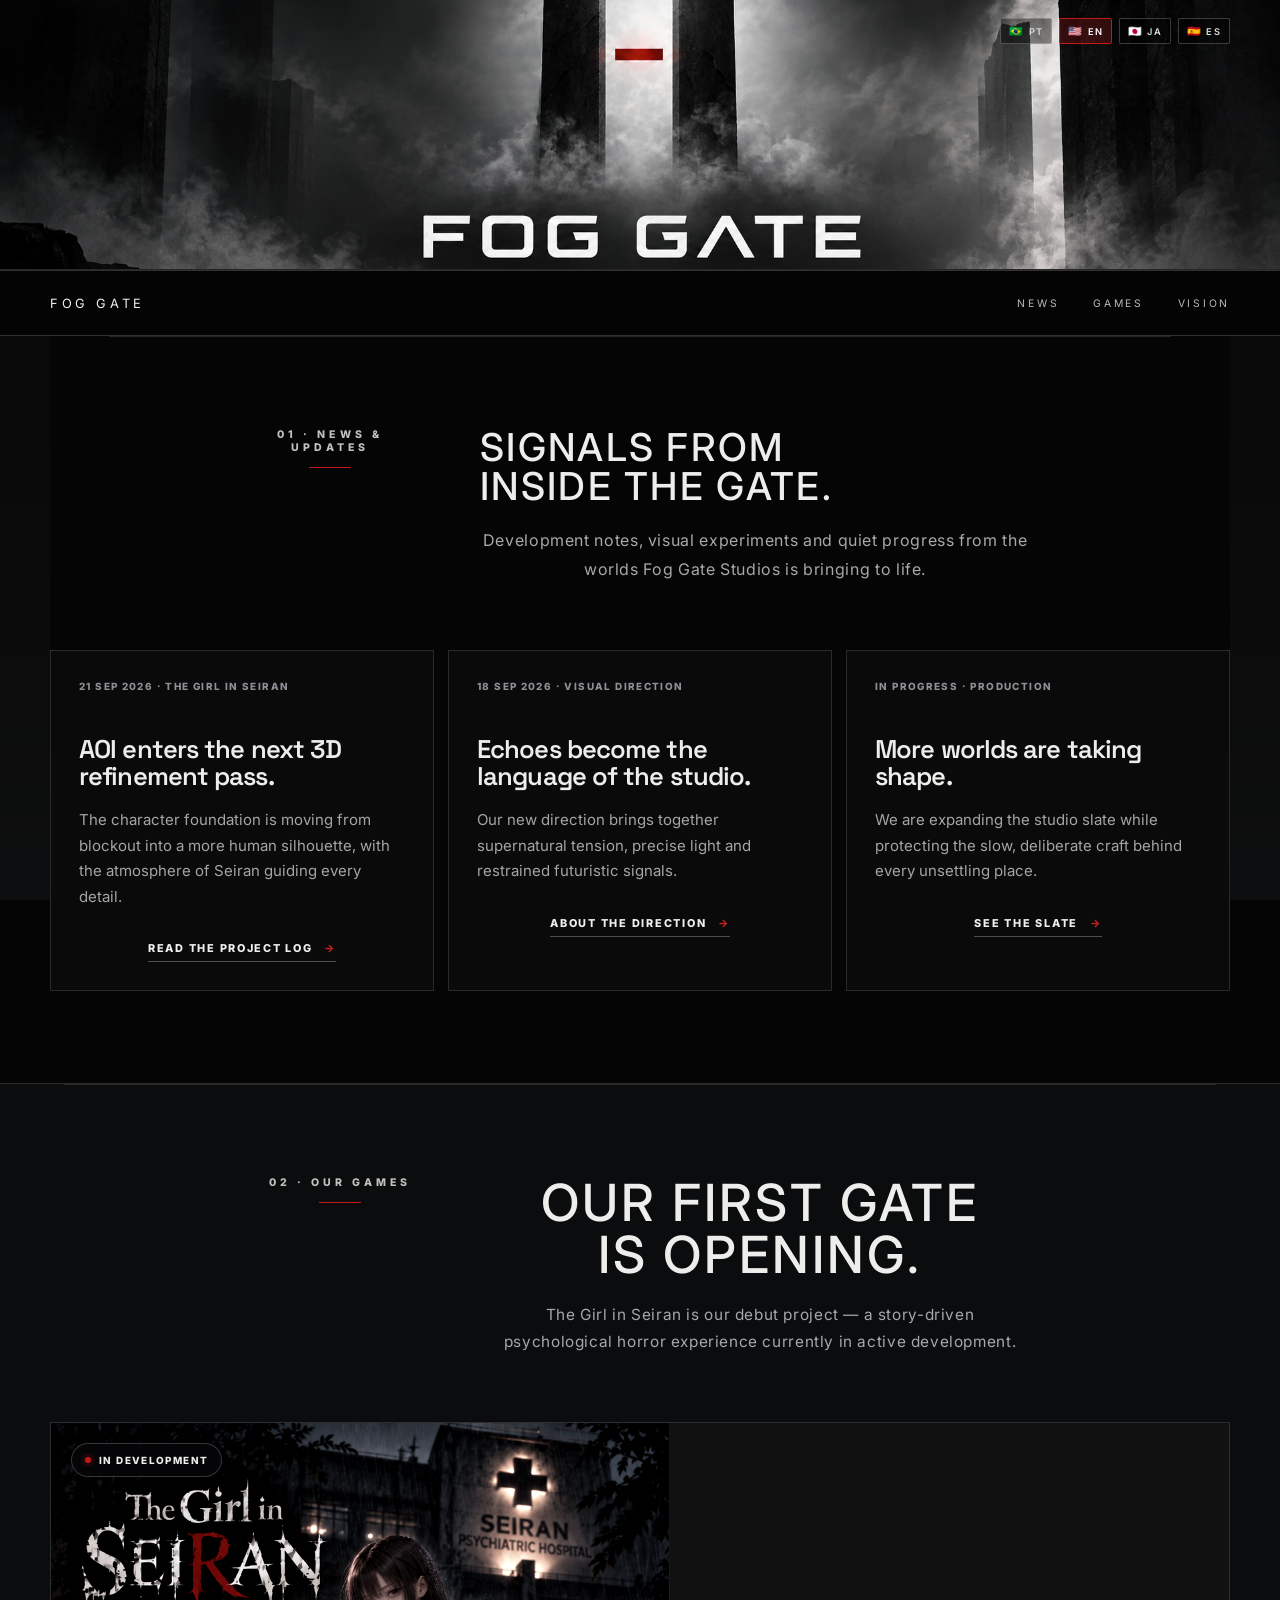
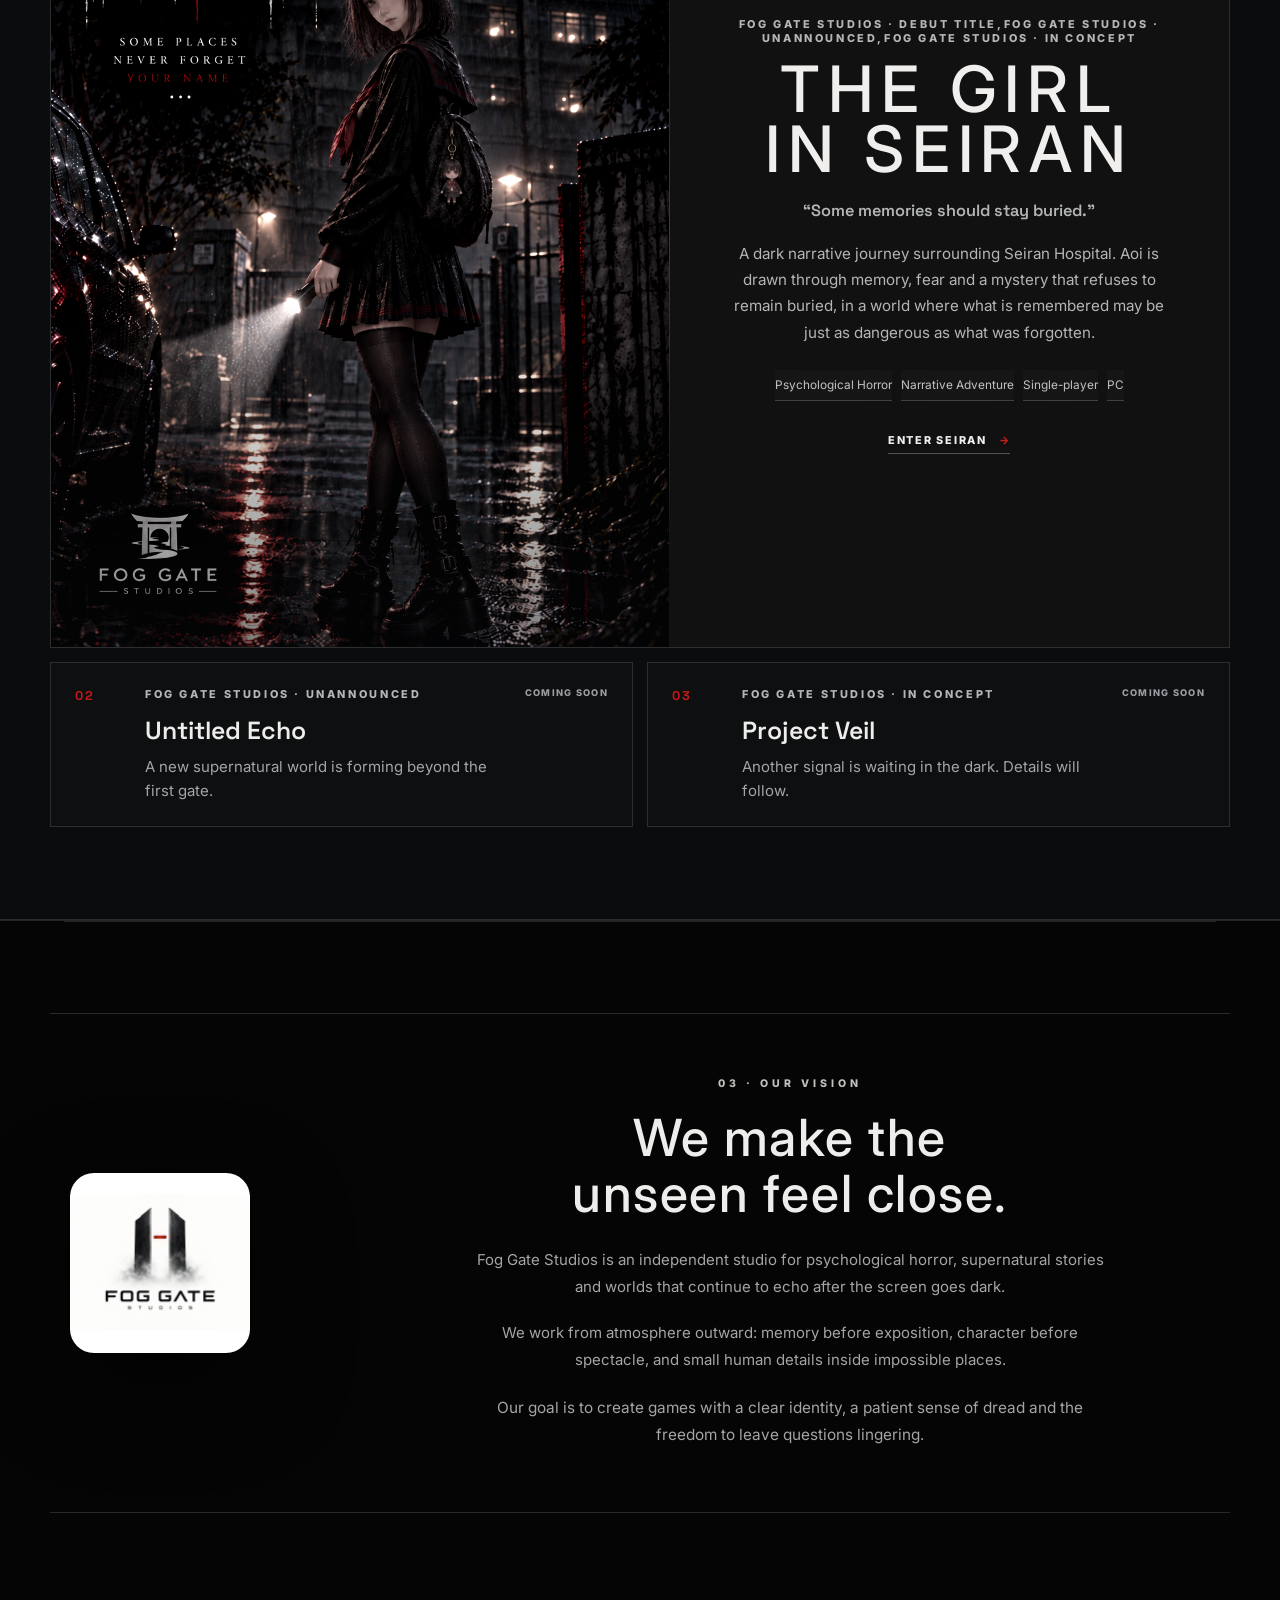
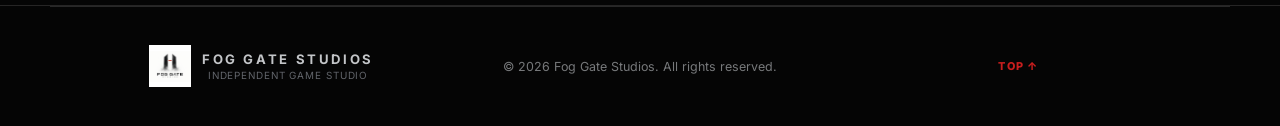
==== index.html @ 8e3574ac "feat: reshape homepage around updates and upcoming games" ====
<!doctype html>
<html lang="en">
<head>
  <meta charset="utf-8" />
  <meta name="viewport" content="width=device-width, initial-scale=1" />
  <meta name="theme-color" content="#08090c" />
  <meta name="description" content="Fog Gate Studios creates supernatural, atmospheric worlds shaped by memory, identity and unseen presences." />
  <title>Fog Gate Studios — Echoes in the Unseen</title>
  <link rel="icon" href="assets/fog-gate-modern-logo.png" />
  <link rel="preconnect" href="https://fonts.googleapis.com" />
  <link rel="preconnect" href="https://fonts.gstatic.com" crossorigin />
  <link href="https://fonts.googleapis.com/css2?family=Inter:wght@400;500;600;700&family=Noto+Sans+JP:wght@400;500;600;700&family=Space+Grotesk:wght@500;600;700&display=swap" rel="stylesheet" />
  <link rel="stylesheet" href="style.css" />
  <link rel="stylesheet" href="refinement.css" />
  <link rel="stylesheet" href="black-horror.css" />
  <link rel="stylesheet" href="FOG_GATE_DIRECTION_06.css" />
</head>
<body class="direction-home">
  <header class="site-header">
    <a class="brand" href="#home" aria-label="Fog Gate Studios home">
      <img src="assets/fog-gate-modern-logo.png" alt="Fog Gate Studios logo" />
      <span class="brand-copy"><strong>Fog Gate Studios</strong><small>Independent Game Studio</small></span>
    </a>
    <button class="menu-toggle" type="button" aria-expanded="false" aria-label="Open menu"><span></span><span></span></button>
    <nav class="nav" aria-label="Main navigation">
      <a href="#home">Home</a>
      <a href="#studio">Studio</a>
      <a href="#games">Games</a>
      <a href="#vision">Vision</a>
      <a href="#contact">Contact</a>
    </nav>
    <div class="header-tools">
      <a class="header-cta" href="#vision">Our approach <span>↗</span></a>
      <div class="language-switcher">
        <button class="language-current" type="button" aria-label="Change language"><span class="language-globe">◎</span><span class="language-current-label">English</span><span class="language-chevron">⌄</span></button>
        <div class="language-menu" role="menu">
          <button type="button" data-lang="en">English</button>
          <button type="button" data-lang="pt">Portuguese</button>
          <button type="button" data-lang="es">Spanish</button>
          <button type="button" data-lang="ja">Japanese</button>
        </div>
      </div>
    </div>
  </header>

  <main>
    <section id="home" class="hero-wrap">
      <div class="hero-atmosphere" aria-hidden="true"></div>
      <div class="language-mini" aria-label="Language selector">
        <button type="button" data-lang="pt" aria-label="Português do Brasil">🇧🇷 <span>PT</span></button>
        <button type="button" data-lang="en" aria-label="English">🇺🇸 <span>EN</span></button>
        <button type="button" data-lang="ja" aria-label="日本語">🇯🇵 <span>JA</span></button>
        <button type="button" data-lang="es" aria-label="Español">🇪🇸 <span>ES</span></button>
      </div>
      <div class="hero section-shell hero-clean">
        <div class="hero-copy reveal">
          <p class="hero-overline">FOG GATE STUDIOS</p>
          <h1>FOG GATE</h1>
          <p class="hero-text">Games · Worlds · Humanity at the edge.<br />Silence is a place too.</p>
          <div class="hero-actions">
            <a class="button primary" href="#studio">Enter the studio <span>→</span></a>
            <a class="button ghost" href="#vision">Our approach</a>
          </div>
          <div class="hero-signature"><span>STORY · ATMOSPHERE · CHARACTER</span><span>FOG GATE STUDIOS</span></div>
        </div>
        <div class="hero-studio-mark reveal" aria-hidden="true">
          <div class="studio-orbit orbit-a"></div>
          <div class="studio-orbit orbit-b"></div>
          <div class="studio-mark-card">
            <span class="studio-mark-code">FGG · STUDIO</span>
            <img src="assets/fog-gate-modern-logo.png" alt="" />
            <div class="studio-mark-caption"><strong>FOG GATE STUDIOS</strong><span>Independent Game Studio</span></div>
          </div>
          <p class="studio-mark-note">BEYOND THE FAMILIAR</p>
        </div>
      </div>
      <div class="signal-strip" aria-label="Studio focus">
        <div class="signal-track"><span>ATMOSPHERE</span><b>✦</b><span>STORY</span><b>✦</b><span>CHARACTERS</span><b>✦</b><span>MYSTERY</span><b>✦</b><span>IMMERSION</span><b>✦</b><span>ATMOSPHERE</span><b>✦</b><span>STORY</span></div>
      </div>
    </section>
    <nav class="direction-nav" aria-label="Main navigation">
      <a class="direction-nav-brand" href="#home">FOG GATE <span>STUDIOS</span></a>
      <div class="direction-nav-links"><a href="#studio">News</a><a href="#games">Games</a><a href="#vision">Vision</a></div>
    </nav>
    <section id="studio" class="studio section-shell section-pad">
      <div class="section-heading reveal">
        <div><p class="eyebrow">01 · News &amp; updates</p><span class="section-line"></span></div>
        <div><h2>Signals from inside the gate.</h2><p class="section-intro">Development notes, visual experiments and quiet progress from the worlds Fog Gate Studios is bringing to life.</p></div>
      </div>
      <div class="news-grid reveal">
        <article class="news-card"><p class="news-date">21 SEP 2026 · THE GIRL IN SEIRAN</p><h3>AOI enters the next 3D refinement pass.</h3><p>The character foundation is moving from blockout into a more human silhouette, with the atmosphere of Seiran guiding every detail.</p><a href="#games" class="text-link">Read the project log <span>→</span></a></article>
        <article class="news-card"><p class="news-date">18 SEP 2026 · VISUAL DIRECTION</p><h3>Echoes become the language of the studio.</h3><p>Our new direction brings together supernatural tension, precise light and restrained futuristic signals.</p><a href="#vision" class="text-link">About the direction <span>→</span></a></article>
        <article class="news-card"><p class="news-date">IN PROGRESS · PRODUCTION</p><h3>More worlds are taking shape.</h3><p>We are expanding the studio slate while protecting the slow, deliberate craft behind every unsettling place.</p><a href="#games" class="text-link">See the slate <span>→</span></a></article>
      </div>
    </section>
    <section id="games" class="games section-pad">
      <div class="section-shell">
        <div class="section-heading reveal">
          <div><p class="eyebrow">02 · Our games</p><span class="section-line"></span></div>
          <div><h2>Our first gate<br />is opening.</h2><p class="section-intro">The Girl in Seiran is our debut project — a story-driven psychological horror experience currently in active development.</p></div>
        </div>
        <article class="game-showcase reveal">
          <div class="game-art"><img src="assets/the-girl-in-seiran-cover.png" alt="The Girl in Seiran official cover" /><span class="status"><i></i> In development</span></div>
          <div class="game-content">
            <p class="game-kicker">FOG GATE STUDIOS · DEBUT TITLE</p>
            <h3>The Girl<br />in Seiran</h3>
            <p class="game-tagline">“Some memories should stay buried.”</p>
            <p class="game-description">A dark narrative journey surrounding Seiran Hospital. Aoi is drawn through memory, fear and a mystery that refuses to remain buried, in a world where what is remembered may be just as dangerous as what was forgotten.</p>
            <div class="game-meta"><span>Psychological Horror</span><span>Narrative Adventure</span><span>Single-player</span><span>PC</span></div>
            <a class="text-link enter-seiran-link" href="seiran.html">Enter Seiran <span>→</span></a>
          </div>
        </article>
        <div class="upcoming-games reveal">
          <article class="upcoming-card"><span class="upcoming-index">02</span><div><p class="game-kicker">FOG GATE STUDIOS · UNANNOUNCED</p><h3>Untitled Echo</h3><p>A new supernatural world is forming beyond the first gate.</p></div><span class="upcoming-status">COMING SOON</span></article>
          <article class="upcoming-card"><span class="upcoming-index">03</span><div><p class="game-kicker">FOG GATE STUDIOS · IN CONCEPT</p><h3>Project Veil</h3><p>Another signal is waiting in the dark. Details will follow.</p></div><span class="upcoming-status">COMING SOON</span></article>
        </div>
      </div>
    </section>
    <section id="vision" class="vision section-pad">
      <div class="section-shell">
        <div class="vision-panel reveal">
          <div class="vision-mark"><img src="assets/fog-gate-modern-logo.png" alt="" /></div>
          <div class="vision-copy"><p class="eyebrow">03 · Our vision</p><blockquote>We make the unseen feel close.</blockquote><p>Fog Gate Studios is an independent studio for psychological horror, supernatural stories and worlds that continue to echo after the screen goes dark.</p><p>We work from atmosphere outward: memory before exposition, character before spectacle, and small human details inside impossible places.</p><p>Our goal is to create games with a clear identity, a patient sense of dread and the freedom to leave questions lingering.</p></div>
        </div>
      </div>
    </section>

  </main>

  <footer class="footer section-shell">
    <div class="footer-brand"><img src="assets/fog-gate-modern-logo.png" alt="" /><div><strong>Fog Gate Studios</strong><span>Independent Game Studio</span></div></div>
    <p>© <span id="year"></span> Fog Gate Studios. All rights reserved.</p>
    <a href="#home" class="footer-top">TOP ↑</a>
  </footer>

  <script src="i18n-ja.js"></script>
  <script src="i18n.js"></script>
  <script src="site-language.js"></script>
  <script src="script.js"></script>
</body>
</html>
---- style.css ----
:root {
  --bg:#08090c; --bg-2:#0c0e12; --panel:#11141a; --panel-2:#151820;
  --text:#f4f2ec; --muted:#a6a8ad; --muted-2:#6f7279;
  --line:rgba(255,255,255,.10); --line-strong:rgba(255,255,255,.18);
  --accent:#d51f37; --accent-soft:rgba(213,31,55,.16);
  --max:1200px; --radius:28px; --radius-sm:16px;
  --shadow:0 32px 100px rgba(0,0,0,.42);
}
*{box-sizing:border-box}
html{scroll-behavior:smooth}
body{margin:0;min-height:100vh;overflow-x:hidden;color:var(--text);font-family:Inter,system-ui,sans-serif;background:var(--bg);-webkit-font-smoothing:antialiased}
body::before{content:"";position:fixed;inset:0;z-index:-3;pointer-events:none;background:radial-gradient(circle at 78% 6%,rgba(213,31,55,.11),transparent 28%),radial-gradient(circle at 10% 38%,rgba(255,255,255,.035),transparent 24%),linear-gradient(180deg,#090a0e 0%,#08090c 52%,#0a0b0f 100%)}
body::after{content:"";position:fixed;inset:0;z-index:-2;pointer-events:none;opacity:.17;background-image:linear-gradient(rgba(255,255,255,.018) 1px,transparent 1px),linear-gradient(90deg,rgba(255,255,255,.014) 1px,transparent 1px);background-size:58px 58px;mask-image:linear-gradient(to bottom,#000,transparent 78%)}
img{display:block;max-width:100%}a{color:inherit;text-decoration:none}button,a{-webkit-tap-highlight-color:transparent}section{scroll-margin-top:112px}
.section-shell{width:min(calc(100% - 48px),var(--max));margin:0 auto}.section-pad{padding:132px 0}
.eyebrow{margin:0 0 16px;color:#c5c6c8;font-size:.7rem;font-weight:800;letter-spacing:.22em;text-transform:uppercase}
.section-line{display:block;width:52px;height:1px;background:linear-gradient(90deg,var(--accent),transparent)}
.site-header{position:fixed;top:16px;left:50%;transform:translateX(-50%);z-index:50;width:min(calc(100% - 32px),1260px);min-height:76px;padding:10px 12px;display:grid;grid-template-columns:auto 1fr auto;align-items:center;gap:16px;background:rgba(10,11,15,.74);border:1px solid rgba(255,255,255,.11);border-radius:24px;backdrop-filter:blur(24px) saturate(135%);box-shadow:0 16px 54px rgba(0,0,0,.28);transition:.25s ease}
.site-header.scrolled{top:10px;background:rgba(9,10,13,.92);border-color:rgba(255,255,255,.15);box-shadow:0 18px 64px rgba(0,0,0,.4)}
.brand{display:flex;align-items:center;gap:12px;min-width:220px}.brand img{width:50px;height:50px;object-fit:cover;border-radius:15px;filter:grayscale(1) contrast(1.08)}
.brand-copy{display:grid;gap:2px}.brand-copy strong{font:700 .98rem "Space Grotesk",sans-serif;letter-spacing:-.025em}.brand-copy small{color:var(--muted-2);font-size:.65rem;letter-spacing:.09em;text-transform:uppercase}
.nav{justify-self:center;display:flex;align-items:center;gap:2px;padding:5px;background:rgba(255,255,255,.025);border:1px solid rgba(255,255,255,.055);border-radius:14px}
.nav a{position:relative;padding:9px 13px;border-radius:10px;color:#aeb0b5;font-size:.84rem;font-weight:600;transition:.2s ease}.nav a:hover,.nav a.active{color:#fff;background:rgba(255,255,255,.055)}
.nav a.active::after{content:"";position:absolute;left:13px;right:13px;bottom:4px;height:2px;border-radius:99px;background:var(--accent)}
.header-cta{justify-self:end;display:inline-flex;align-items:center;gap:8px;padding:12px 14px;border:1px solid var(--line);border-radius:13px;background:#f1efe9;color:#0b0c0e;font-size:.8rem;font-weight:800;transition:.2s ease}.header-cta:hover{transform:translateY(-1px);background:#fff}.header-cta span{color:var(--accent)}
.menu-toggle{display:none;width:42px;height:42px;border:1px solid var(--line);border-radius:12px;background:rgba(255,255,255,.04)}.menu-toggle span{display:block;width:17px;height:1px;margin:5px auto;background:#fff}
.hero-wrap{position:relative;overflow:hidden;border-bottom:1px solid var(--line)}
.hero-atmosphere{position:absolute;inset:0;pointer-events:none;opacity:.19;background:linear-gradient(90deg,rgba(8,9,12,.96) 0%,rgba(8,9,12,.82) 42%,rgba(8,9,12,.46) 70%,rgba(8,9,12,.84) 100%),url('assets/the-girl-in-seiran-cover.png') center right/cover no-repeat;filter:saturate(.65) contrast(1.08)}
.hero-atmosphere::after{content:"";position:absolute;inset:0;background:linear-gradient(180deg,rgba(8,9,12,.08),rgba(8,9,12,.92) 92%)}
.hero{position:relative;z-index:2;min-height:calc(100vh - 1px);padding:160px 0 92px;display:grid;grid-template-columns:1.08fr .72fr;align-items:center;gap:clamp(42px,6vw,82px)}
.hero-copy{position:relative}.hero-badge{display:inline-flex;align-items:center;gap:9px;margin-bottom:26px;padding:9px 12px;border:1px solid var(--line);border-radius:999px;background:rgba(255,255,255,.025);color:#b8bac0;font-size:.72rem;font-weight:700;letter-spacing:.08em;text-transform:uppercase}.hero-badge i{width:7px;height:7px;border-radius:50%;background:var(--accent);box-shadow:0 0 0 5px rgba(213,31,55,.11)}
.hero h1{margin:0;max-width:850px;font:700 clamp(4.6rem,8vw,8.2rem)/.88 "Space Grotesk",sans-serif;letter-spacing:-.07em;text-wrap:balance}.hero h1 span{color:#777a81}
.hero-text{max-width:650px;margin:30px 0 0;color:#afb1b6;font-size:clamp(1rem,1.35vw,1.18rem);line-height:1.8;text-wrap:pretty}.hero-actions{display:flex;flex-wrap:wrap;gap:11px;margin-top:36px}
.button{display:inline-flex;align-items:center;justify-content:center;gap:10px;min-height:52px;padding:0 20px;border:1px solid var(--line);border-radius:14px;font-size:.88rem;font-weight:800;transition:.22s ease}.button:hover{transform:translateY(-2px)}.button.primary{background:#f1efe9;color:#0b0c0e;border-color:#f1efe9;box-shadow:0 12px 30px rgba(255,255,255,.08)}.button.primary:hover{background:#fff}.button.primary span{color:var(--accent)}.button.ghost{background:rgba(255,255,255,.025)}.button.ghost:hover{background:rgba(255,255,255,.06);border-color:var(--line-strong)}
.hero-signature{display:flex;gap:18px;margin-top:46px;color:#5f6268;font:700 .62rem "Space Grotesk",sans-serif;letter-spacing:.15em}.hero-signature span+span{padding-left:18px;border-left:1px solid var(--line)}
.hero-feature{position:relative;justify-self:end;width:min(100%,430px);aspect-ratio:4/5.25;overflow:hidden;border:1px solid rgba(255,255,255,.13);border-radius:30px;background:#0d0f13;box-shadow:var(--shadow);isolation:isolate;transition:transform .35s cubic-bezier(.2,.7,.2,1),border-color .3s ease}.hero-feature:hover{transform:translateY(-6px) rotate(.4deg);border-color:rgba(255,255,255,.24)}
.hero-feature-image{position:absolute;inset:0}.hero-feature-image::after{content:"";position:absolute;inset:0;background:linear-gradient(180deg,rgba(5,6,8,.3) 0%,rgba(5,6,8,.02) 38%,rgba(5,6,8,.92) 88%,#08090c 100%)}.hero-feature-image img{width:100%;height:100%;object-fit:cover;transition:transform .7s ease}.hero-feature:hover img{transform:scale(1.035)}
.hero-feature-top{position:absolute;z-index:2;top:18px;left:18px;right:18px;display:flex;justify-content:space-between;gap:10px}.hero-feature-top span{padding:8px 10px;border:1px solid rgba(255,255,255,.18);border-radius:999px;background:rgba(7,8,10,.66);backdrop-filter:blur(12px);font-size:.61rem;font-weight:800;letter-spacing:.11em;text-transform:uppercase}
.hero-feature-bottom{position:absolute;z-index:2;left:24px;right:24px;bottom:24px}.hero-feature-bottom p{margin:0 0 7px;color:#c4c5c8;font-size:.67rem;font-weight:700;letter-spacing:.14em;text-transform:uppercase}.hero-feature-bottom h2{margin:0;max-width:330px;font:700 clamp(2.2rem,4vw,3.6rem)/.92 "Space Grotesk",sans-serif;letter-spacing:-.05em}.feature-arrow{position:absolute;right:0;bottom:2px;display:grid;place-items:center;width:44px;height:44px;border:1px solid rgba(255,255,255,.2);border-radius:50%;background:rgba(255,255,255,.08);font-size:1.15rem}
.signal-strip{position:relative;z-index:3;overflow:hidden;border-top:1px solid var(--line);background:rgba(255,255,255,.018)}.signal-track{width:max-content;padding:18px 0;display:flex;align-items:center;gap:26px;color:#72757b;font:700 .66rem "Space Grotesk",sans-serif;letter-spacing:.22em}.signal-track b{color:var(--accent);font-size:.55rem}.signal-track{animation:drift 28s linear infinite}@keyframes drift{to{transform:translateX(-22%)}}
.section-heading{display:grid;grid-template-columns:.32fr 1fr;gap:48px;align-items:start;margin-bottom:72px}.section-heading h2,.seiran-head h2{margin:0;max-width:850px;font:700 clamp(3rem,5.3vw,5.5rem)/.96 "Space Grotesk",sans-serif;letter-spacing:-.055em;text-wrap:balance}.section-intro{max-width:680px;margin:24px 0 0;color:var(--muted);font-size:1rem;line-height:1.75}
.studio{position:relative}.studio-layout{display:grid;grid-template-columns:.9fr 1.1fr;gap:clamp(54px,8vw,110px);align-items:start}.studio-statement{position:sticky;top:130px}.studio-statement p{margin:0;max-width:500px;font:600 clamp(1.8rem,3vw,3rem)/1.22 "Space Grotesk",sans-serif;letter-spacing:-.04em;color:#e5e4df}.studio-statement em{font-style:normal;color:var(--accent)}.studio-statement span{display:block;max-width:420px;margin-top:24px;color:var(--muted);line-height:1.7}.principles{display:grid;gap:14px}.principles article{display:grid;grid-template-columns:64px 1fr;gap:18px;padding:28px;border:1px solid var(--line);border-radius:20px;background:linear-gradient(145deg,rgba(255,255,255,.026),rgba(255,255,255,.012));transition:.22s ease}.principles article:hover{transform:translateX(5px);border-color:var(--line-strong);background:rgba(255,255,255,.035)}.principle-icon{display:grid;place-items:center;width:46px;height:46px;border:1px solid rgba(213,31,55,.34);border-radius:14px;background:rgba(213,31,55,.07);color:#d95a6c;font:700 .72rem "Space Grotesk",sans-serif}.principles h3{margin:0 0 8px;font:600 1.16rem "Space Grotesk",sans-serif;letter-spacing:-.025em}.principles p{margin:0;color:var(--muted);line-height:1.7}.studio-facts{display:grid;grid-template-columns:repeat(4,1fr);margin-top:82px;border-top:1px solid var(--line);border-bottom:1px solid var(--line)}.studio-facts div{padding:26px 24px;border-right:1px solid var(--line)}.studio-facts div:last-child{border-right:0}.studio-facts strong{display:block;font:700 clamp(1.6rem,2.5vw,2.5rem) "Space Grotesk",sans-serif;letter-spacing:-.04em}.studio-facts span{display:block;margin-top:6px;color:var(--muted-2);font-size:.74rem;text-transform:uppercase;letter-spacing:.1em}
.games{position:relative;border-top:1px solid var(--line);border-bottom:1px solid var(--line);background:linear-gradient(180deg,rgba(255,255,255,.015),rgba(255,255,255,.004))}.games::before{content:"";position:absolute;inset:0;pointer-events:none;background:radial-gradient(circle at 84% 30%,rgba(213,31,55,.08),transparent 26%)}
.game-showcase{position:relative;z-index:1;display:grid;grid-template-columns:minmax(300px,.78fr) 1.22fr;overflow:hidden;border:1px solid rgba(255,255,255,.12);border-radius:32px;background:linear-gradient(135deg,#12151b,#0c0e12);box-shadow:var(--shadow)}.game-art{position:relative;min-height:650px;overflow:hidden;background:#0a0b0e}.game-art::after{content:"";position:absolute;inset:0;background:linear-gradient(180deg,transparent 58%,rgba(6,7,9,.52))}.game-art img{width:100%;height:100%;object-fit:cover;transition:transform .7s ease}.game-showcase:hover .game-art img{transform:scale(1.03)}.status{position:absolute;z-index:2;top:20px;left:20px;display:inline-flex;align-items:center;gap:8px;padding:10px 13px;border:1px solid rgba(255,255,255,.2);border-radius:999px;background:rgba(7,8,10,.72);backdrop-filter:blur(12px);font-size:.62rem;font-weight:800;letter-spacing:.14em;text-transform:uppercase}.status i{width:6px;height:6px;border-radius:50%;background:var(--accent);box-shadow:0 0 0 4px rgba(213,31,55,.11)}
.game-content{position:relative;padding:clamp(42px,6vw,86px);display:flex;flex-direction:column;justify-content:center}.game-content::before{content:"";position:absolute;left:0;top:12%;bottom:12%;width:1px;background:linear-gradient(transparent,rgba(213,31,55,.6),transparent)}.game-kicker{margin:0 0 18px;color:#8c8f96;font-size:.68rem;font-weight:800;letter-spacing:.14em;text-transform:uppercase}.game-content h3{margin:0;font:700 clamp(3.4rem,6vw,6.3rem)/.88 "Space Grotesk",sans-serif;letter-spacing:-.06em}.game-tagline{margin:24px 0 0!important;color:#d6d5d1!important;font:600 1.12rem "Space Grotesk",sans-serif!important}.game-description{max-width:650px;margin:24px 0 0;color:var(--muted);line-height:1.8}.game-meta{display:flex;flex-wrap:wrap;gap:9px;margin-top:28px}.game-meta span{padding:8px 11px;border:1px solid var(--line);border-radius:999px;background:rgba(255,255,255,.022);color:#b9bbc0;font-size:.74rem}.text-link{width:fit-content;margin-top:38px;padding-bottom:6px;border-bottom:1px solid rgba(255,255,255,.28);font-weight:800}.text-link span{margin-left:8px;color:var(--accent)}.text-link:hover{border-color:var(--accent)}
.seiran{position:relative}.seiran-head{display:grid;grid-template-columns:.32fr 1fr;gap:48px;align-items:start;margin-bottom:66px}.experience-grid{display:grid;grid-template-columns:repeat(2,1fr);gap:14px}.experience-card{position:relative;min-height:260px;padding:30px;border:1px solid var(--line);border-radius:22px;background:linear-gradient(145deg,rgba(255,255,255,.026),rgba(255,255,255,.01));overflow:hidden;transition:.22s ease}.experience-card::after{content:"";position:absolute;width:140px;height:140px;right:-40px;bottom:-60px;border-radius:50%;background:radial-gradient(circle,rgba(213,31,55,.12),transparent 68%)}.experience-card:hover{transform:translateY(-4px);border-color:var(--line-strong);background:rgba(255,255,255,.032)}.experience-card>span{display:inline-flex;margin-bottom:52px;color:#70737a;font:700 .7rem "Space Grotesk",sans-serif;letter-spacing:.1em}.experience-card h3{margin:0;font:600 clamp(1.4rem,2.2vw,2rem) "Space Grotesk",sans-serif;letter-spacing:-.035em}.experience-card p{max-width:520px;margin:14px 0 0;color:var(--muted);line-height:1.72}
.vision{position:relative;border-top:1px solid var(--line);border-bottom:1px solid var(--line);background:linear-gradient(180deg,rgba(255,255,255,.012),transparent)}.vision-panel{display:grid;grid-template-columns:.72fr 1.28fr;align-items:center;gap:clamp(50px,8vw,110px);min-height:540px}.vision-mark{position:relative;display:grid;place-items:center}.vision-mark::before{content:"";position:absolute;width:78%;aspect-ratio:1;border-radius:50%;background:radial-gradient(circle,rgba(213,31,55,.18),transparent 70%);filter:blur(12px)}.vision-mark img{position:relative;width:min(100%,360px);border-radius:28px;filter:grayscale(1) contrast(1.08);box-shadow:var(--shadow)}.vision-copy blockquote{margin:0;max-width:760px;font:600 clamp(2.3rem,4.5vw,4.8rem)/1.02 "Space Grotesk",sans-serif;letter-spacing:-.05em;text-wrap:balance}.vision-copy>p:last-child{max-width:620px;margin:28px 0 0;color:var(--muted);line-height:1.78}
.contact-panel{position:relative;min-height:430px;padding:clamp(38px,6vw,76px);display:flex;align-items:flex-end;justify-content:space-between;gap:54px;overflow:hidden;border:1px solid var(--line);border-radius:32px;background:radial-gradient(circle at 84% 18%,rgba(213,31,55,.16),transparent 30%),linear-gradient(145deg,#13161c,#0d0f13);box-shadow:0 24px 80px rgba(0,0,0,.24)}.contact-panel::after{content:"FG";position:absolute;right:-20px;top:-75px;color:rgba(255,255,255,.018);font:700 18rem "Space Grotesk",sans-serif;letter-spacing:-.12em;pointer-events:none}.contact-copy{position:relative;z-index:1}.contact-copy h2{margin:0;max-width:720px;font:700 clamp(3rem,5.2vw,5.5rem)/.94 "Space Grotesk",sans-serif;letter-spacing:-.055em}.contact-copy p:last-child{max-width:680px;color:var(--muted);line-height:1.75}.contact-actions{position:relative;z-index:1;display:grid;gap:10px;min-width:250px}
.footer{min-height:130px;display:grid;grid-template-columns:1fr auto auto;align-items:center;gap:30px;border-top:1px solid var(--line);color:#73767c;font-size:.78rem}.footer-brand{display:flex;align-items:center;gap:11px}.footer-brand img{width:38px;height:38px;object-fit:cover;border-radius:10px;filter:grayscale(1)}.footer-brand div{display:grid;gap:2px}.footer-brand strong{color:#c3c5c8;font-size:.82rem}.footer-brand span{color:#62656b;font-size:.62rem;text-transform:uppercase;letter-spacing:.09em}.footer-top{color:#9a9ca1;font-size:.68rem;font-weight:800;letter-spacing:.12em}
.reveal{opacity:0;transform:translateY(24px);transition:opacity .8s ease,transform .8s cubic-bezier(.2,.7,.2,1)}.reveal.visible{opacity:1;transform:none}
@media(max-width:1080px){.site-header{grid-template-columns:auto 1fr}.header-cta{display:none}.nav{justify-self:end}.hero{grid-template-columns:1fr .62fr}.hero h1{font-size:clamp(4.2rem,8vw,7rem)}.studio-layout{grid-template-columns:1fr}.studio-statement{position:static;max-width:760px}.studio-facts{grid-template-columns:repeat(2,1fr)}.studio-facts div:nth-child(2){border-right:0}.studio-facts div:nth-child(-n+2){border-bottom:1px solid var(--line)}.vision-panel{grid-template-columns:.8fr 1.2fr}}
@media(max-width:820px){.section-pad{padding:100px 0}.site-header{grid-template-columns:auto auto}.brand{min-width:0}.brand-copy small{display:none}.menu-toggle{display:block;justify-self:end}.nav{display:none;position:absolute;top:calc(100% + 8px);left:0;right:0;padding:10px;flex-direction:column;align-items:stretch;background:rgba(9,10,13,.98);border:1px solid var(--line);border-radius:18px;box-shadow:0 22px 60px rgba(0,0,0,.45)}.nav.open{display:flex}.nav a{padding:13px}.nav a.active::after{display:none}.hero{grid-template-columns:1fr;gap:46px;padding-top:150px}.hero-copy{max-width:780px}.hero-feature{justify-self:start;width:min(100%,520px);aspect-ratio:16/11}.hero-feature-image img{object-position:center 25%}.hero-feature-bottom h2{font-size:clamp(2rem,8vw,3.4rem)}.section-heading,.seiran-head{grid-template-columns:1fr;gap:14px}.game-showcase{grid-template-columns:1fr}.game-art{min-height:auto;aspect-ratio:16/10}.game-content::before{top:0;bottom:auto;left:12%;right:12%;width:auto;height:1px;background:linear-gradient(90deg,transparent,rgba(213,31,55,.6),transparent)}.experience-grid{grid-template-columns:1fr}.vision-panel{grid-template-columns:1fr;gap:52px;padding:20px 0}.vision-mark{justify-content:start}.vision-mark img{width:min(70vw,340px)}.contact-panel{align-items:flex-start;flex-direction:column}.contact-actions{width:100%;min-width:0}.footer{grid-template-columns:1fr auto}.footer p{grid-column:1/-1;grid-row:2}.footer-top{grid-column:2;grid-row:1}}
@media(max-width:580px){.section-shell{width:min(calc(100% - 24px),var(--max))}.section-pad{padding:82px 0}.site-header{top:9px;width:calc(100% - 18px);min-height:62px;padding:7px 9px;border-radius:17px}.brand img{width:44px;height:44px;border-radius:12px}.brand-copy strong{font-size:.88rem}.hero{min-height:auto;padding-top:122px;padding-bottom:66px}.hero-atmosphere{opacity:.12}.hero-badge{font-size:.6rem}.hero h1{font-size:clamp(3.5rem,18vw,5.8rem);line-height:.91}.hero-text{line-height:1.68}.hero-actions{display:grid}.button{width:100%}.hero-signature{display:none}.hero-feature{aspect-ratio:4/4.7;border-radius:24px}.hero-feature-bottom{left:20px;right:20px;bottom:20px}.signal-track{padding:15px 0}.studio-facts{grid-template-columns:1fr}.studio-facts div{border-right:0!important;border-bottom:1px solid var(--line)}.studio-facts div:last-child{border-bottom:0}.principles article{grid-template-columns:52px 1fr;padding:22px 20px}.game-art{aspect-ratio:4/3}.game-content{padding:34px 24px 40px}.game-content h3{font-size:clamp(3rem,15vw,4.8rem)}.experience-card{min-height:230px;padding:24px}.experience-card>span{margin-bottom:36px}.vision-panel{min-height:auto}.vision-copy blockquote{font-size:clamp(2.25rem,11vw,3.8rem)}.contact-panel{min-height:500px;padding:30px 24px}.contact-panel::after{font-size:11rem}.footer{min-height:170px;padding:28px 0}.footer p{margin:0}.footer-top{align-self:start}}
@media(prefers-reduced-motion:reduce){html{scroll-behavior:auto}*,*::before,*::after{animation:none!important;transition:none!important}.reveal{opacity:1;transform:none}}

.portal-transition{position:fixed;inset:0;z-index:9999;display:grid;place-items:center;background:radial-gradient(circle at 50% 58%,rgba(213,31,55,.12),transparent 32%),#050608;opacity:0;pointer-events:none;transition:opacity .45s ease}.portal-transition.active{opacity:1}.portal-transition-inner{display:grid;gap:9px;text-align:center;transform:translateY(12px);transition:transform .55s ease}.portal-transition.active .portal-transition-inner{transform:none}.portal-transition span{color:#72757b;font-size:.58rem;font-weight:800;letter-spacing:.22em}.portal-transition strong{font:700 clamp(2.1rem,6vw,4.8rem) "Space Grotesk",sans-serif;letter-spacing:-.055em}.portal-transition strong::after{content:"";display:block;width:0;height:1px;margin:17px auto 0;background:var(--accent);transition:width .55s ease .12s}.portal-transition.active strong::after{width:120px}

/* Studio-first home refinement */
.hero-atmosphere{opacity:1;background:radial-gradient(circle at 76% 25%,rgba(213,31,55,.12),transparent 26%),radial-gradient(circle at 82% 64%,rgba(255,255,255,.035),transparent 22%),linear-gradient(115deg,#090a0e 0%,#0a0c10 44%,#08090c 100%);filter:none}
.hero-atmosphere::after{background:linear-gradient(180deg,rgba(8,9,12,.02),rgba(8,9,12,.42) 72%,rgba(8,9,12,.9) 100%)}
.hero-clean{grid-template-columns:1.06fr .74fr}.hero-overline{margin:0 0 26px;color:#92959b;font-size:.66rem;font-weight:800;letter-spacing:.22em;text-transform:uppercase}
.hero-studio-mark{position:relative;justify-self:end;width:min(100%,430px);min-height:520px;display:grid;place-items:center;isolation:isolate}
.hero-studio-mark::before{content:"";position:absolute;width:82%;aspect-ratio:1;border-radius:50%;background:radial-gradient(circle,rgba(213,31,55,.17),rgba(213,31,55,.05) 42%,transparent 70%);filter:blur(20px);z-index:-2}
.studio-orbit{position:absolute;border:1px solid rgba(255,255,255,.08);border-radius:50%;z-index:-1}.orbit-a{width:94%;aspect-ratio:1;transform:rotate(18deg)}.orbit-b{width:72%;aspect-ratio:1;border-color:rgba(213,31,55,.12);transform:rotate(-12deg)}
.studio-mark-card{position:relative;width:min(82%,350px);padding:18px 18px 20px;border:1px solid rgba(255,255,255,.12);border-radius:30px;background:linear-gradient(160deg,rgba(20,22,28,.94),rgba(11,13,17,.96));box-shadow:0 34px 100px rgba(0,0,0,.42);transform:rotate(-1deg)}
.studio-mark-card img{width:100%;aspect-ratio:1;object-fit:cover;border-radius:22px;filter:grayscale(1) contrast(1.08)}
.studio-mark-code{display:block;margin:0 0 12px;color:#676a70;font-size:.58rem;font-weight:800;letter-spacing:.16em}.studio-mark-caption{display:flex;align-items:end;justify-content:space-between;gap:18px;margin-top:16px}.studio-mark-caption strong{font:700 .88rem "Space Grotesk",sans-serif;letter-spacing:-.02em}.studio-mark-caption span{color:#676a70;font-size:.58rem;text-transform:uppercase;letter-spacing:.09em;text-align:right}.studio-mark-note{position:absolute;right:-4px;bottom:26px;margin:0;color:#52555b;font-size:.56rem;font-weight:800;letter-spacing:.2em;writing-mode:vertical-rl}
@media(max-width:820px){.hero-clean{grid-template-columns:1fr}.hero-studio-mark{justify-self:start;width:min(100%,500px);min-height:390px}.studio-mark-card{width:min(72vw,340px)}.studio-mark-note{right:8%}}
@media(max-width:580px){.hero-studio-mark{min-height:320px}.studio-mark-card{width:min(78vw,300px);border-radius:24px}.studio-mark-card img{border-radius:18px}.studio-mark-caption{align-items:start;flex-direction:column;gap:5px}.studio-mark-caption span{text-align:left}.studio-mark-note{display:none}}

/* Language switcher */
.header-tools{justify-self:end;display:flex;align-items:center;gap:9px}
.language-switcher{position:relative;z-index:80}
.language-current{min-height:43px;padding:0 12px;display:inline-flex;align-items:center;gap:8px;border:1px solid var(--line);border-radius:13px;background:rgba(255,255,255,.035);color:#d5d6d8;font:700 .74rem Inter,sans-serif;cursor:pointer;transition:.2s ease}
.language-current:hover,.language-switcher.open .language-current{background:rgba(255,255,255,.075);border-color:var(--line-strong)}
.language-globe{color:var(--accent);font-size:1rem}.language-chevron{color:#777a80;font-size:.72rem;transition:transform .2s ease}.language-switcher.open .language-chevron{transform:rotate(180deg)}
.language-menu{position:absolute;top:calc(100% + 8px);right:0;min-width:168px;padding:6px;display:grid;gap:2px;opacity:0;visibility:hidden;transform:translateY(-6px);border:1px solid var(--line);border-radius:14px;background:rgba(10,11,15,.98);box-shadow:0 20px 60px rgba(0,0,0,.45);backdrop-filter:blur(18px);transition:.18s ease}
.language-switcher.open .language-menu{opacity:1;visibility:visible;transform:none}
.language-menu button{padding:10px 11px;border:0;border-radius:9px;background:transparent;color:#aeb0b5;text-align:left;font:650 .74rem Inter,sans-serif;cursor:pointer}.language-menu button:hover,.language-menu button.active{color:#fff;background:rgba(255,255,255,.065)}
@media(max-width:1080px){.header-tools .header-cta{display:none}}
@media(max-width:820px){.site-header{grid-template-columns:1fr auto auto}.header-tools{grid-column:2;grid-row:1}.menu-toggle{grid-column:3;grid-row:1}.nav{grid-column:1/-1}.language-current{min-height:42px}.language-current-label{display:none}}
@media(max-width:580px){.language-current{width:42px;padding:0;justify-content:center}.language-chevron{display:none}.language-menu{right:-4px;min-width:154px}}
---- refinement.css ----
/* 2026-09-16 symmetry pass: calmer hierarchy, cleaner alignment */
.hero-wrap .hero-clean{grid-template-columns:minmax(0,1fr) minmax(0,1fr)!important;gap:clamp(56px,7vw,96px)!important;align-items:center!important}
.hero-wrap .hero-copy{max-width:640px!important;padding:0!important}
.hero-overline{display:flex!important;align-items:center;gap:12px;width:fit-content;margin:0 0 28px!important;color:#a9abb0!important;font-size:.61rem!important;letter-spacing:.17em!important;white-space:nowrap}
.hero-overline::before{content:"";width:30px;height:1px;background:var(--accent)}
.hero-overline::after{content:"";width:30px;height:1px;background:rgba(255,255,255,.13)}
.hero-wrap .hero h1{max-width:650px!important;font-size:clamp(3.9rem,6.2vw,6.3rem)!important;line-height:.93!important;letter-spacing:-.058em!important}
.hero-wrap .hero-text{max-width:585px!important;margin-top:24px!important;line-height:1.72!important}
.hero-wrap .hero-actions{margin-top:30px!important}.hero-wrap .hero-signature{display:none!important}
.hero-studio-mark{justify-self:center!important;width:min(100%,390px)!important;min-height:460px!important}
.studio-mark-card{width:min(88%,340px)!important;padding:18px!important;transform:none!important;border-radius:26px!important}
.studio-mark-card img{border-radius:19px!important}.studio-mark-code{margin-bottom:10px!important}.studio-mark-caption{align-items:center!important;gap:12px!important}
.studio-mark-note{display:none!important}.orbit-b{display:none!important}.orbit-a{width:88%!important;opacity:.7}
.signal-strip{display:none!important}
.section-pad{padding:118px 0!important}
.section-heading{display:block!important;max-width:850px;margin:0 auto 66px!important;padding:0!important;border:0!important;text-align:center}
.section-heading>div:first-child{padding:0!important;display:flex;flex-direction:column;align-items:center}
.section-heading .eyebrow{margin-bottom:13px!important}.section-heading .section-line{width:42px!important;margin:0 auto 22px!important}
.section-heading h2{max-width:790px!important;margin:0 auto!important;font-size:clamp(2.9rem,4.8vw,5rem)!important;line-height:.98!important}
.section-intro{max-width:650px!important;margin:20px auto 0!important;line-height:1.72!important}
/* Studio */
.studio-layout{grid-template-columns:minmax(0,1fr) minmax(0,1fr)!important;gap:28px!important;align-items:stretch!important}
.studio-statement{position:static!important;min-height:100%;padding:38px!important;border:1px solid var(--line);border-radius:22px;background:linear-gradient(145deg,rgba(255,255,255,.027),rgba(255,255,255,.011));display:flex;flex-direction:column;justify-content:center}
.studio-statement p{max-width:520px!important;font-size:clamp(1.65rem,2.6vw,2.65rem)!important}.studio-statement span{max-width:470px!important}
.principles{height:100%;grid-template-rows:repeat(3,1fr);gap:12px!important}.principles article{min-height:0!important;align-items:center!important;padding:24px 26px!important}
.studio-facts{margin-top:34px!important;border:1px solid var(--line)!important;border-radius:18px;overflow:hidden}
.studio-facts div{padding:24px 20px!important;text-align:center}.studio-facts strong{font-size:clamp(1.45rem,2.1vw,2rem)!important}
/* Games */
.games .section-shell{width:min(calc(100% - 48px),var(--max))}
.game-showcase{grid-template-columns:minmax(0,1fr) minmax(0,1fr)!important;align-items:stretch!important;border-radius:26px!important}
.game-art{min-height:600px!important}.game-content{padding:clamp(44px,5vw,68px)!important}
.game-content::before{top:10%!important;bottom:10%!important}.game-kicker{margin-bottom:14px!important}
.game-content h3{font-size:clamp(3.2rem,5vw,5rem)!important;line-height:.94!important}.game-tagline{margin-top:20px!important}.game-description{max-width:590px!important;margin-top:20px!important}
.game-meta{margin-top:24px!important}.text-link{margin-top:32px!important}
/* Vision */
.vision-panel{grid-template-columns:minmax(0,1fr) minmax(0,1fr)!important;gap:clamp(46px,6vw,76px)!important;min-height:500px!important}
.vision-mark{justify-content:center!important}.vision-mark img{width:min(100%,310px)!important;border-radius:24px!important}
.vision-copy{max-width:650px}.vision-copy .eyebrow{margin-bottom:20px!important}.vision-copy blockquote{max-width:650px!important;font-size:clamp(2.45rem,4vw,4rem)!important;line-height:1.04!important}.vision-copy>p:last-child{max-width:590px!important;margin-top:24px!important}
/* Contact + footer */
.contact-panel{min-height:380px!important;padding:clamp(42px,6vw,70px)!important;display:flex!important;flex-direction:column;align-items:center!important;justify-content:center!important;text-align:center!important;gap:26px!important}
.contact-copy{max-width:780px!important}.contact-copy .eyebrow{margin-bottom:16px!important}.contact-copy h2{max-width:720px!important;margin:0 auto!important;font-size:clamp(2.9rem,4.7vw,4.8rem)!important}.contact-copy p:last-child{max-width:650px!important;margin:22px auto 0!important}
.contact-actions{min-width:0!important;width:auto!important}.contact-actions .button{min-width:190px}
.footer{grid-template-columns:1fr auto 1fr!important;min-height:120px!important}.footer>p{text-align:center}.footer-top{justify-self:end}
/* Shared micro hierarchy */
.eyebrow{font-size:.66rem!important;letter-spacing:.17em!important}.section-line{background:linear-gradient(90deg,transparent,var(--accent),transparent)!important}
.status,.game-meta span,.language-current{backdrop-filter:blur(12px)}
/* Seiran portal: same rhythm and symmetry */
.seiran-landing .archive-header{grid-template-columns:minmax(220px,1fr) auto minmax(280px,1fr)!important;gap:22px!important}
.seiran-landing .archive-actions{display:flex;align-items:center;justify-content:flex-end;gap:12px}
.seiran-landing .hero-content{width:min(calc(100% - 48px),1080px)!important;margin:0 auto!important;padding-left:0!important;padding-right:0!important}
.seiran-landing .system-line{display:flex!important;align-items:center;gap:11px;width:fit-content;letter-spacing:.16em!important}
.seiran-landing .system-line::before{content:"";width:28px;height:1px;background:var(--red)}
.seiran-landing .system-line::after{content:"";width:28px;height:1px;background:rgba(255,255,255,.14)}
.seiran-landing .hero-content h1{max-width:760px!important;font-size:clamp(4.4rem,8vw,7.7rem)!important;line-height:.88!important}
.seiran-landing .hero-lead{max-width:650px!important}.seiran-landing .hero-copy{max-width:600px!important;line-height:1.72!important}
.seiran-landing .case-pages{width:min(calc(100% - 48px),880px)!important}.seiran-landing .case-page{padding-left:clamp(34px,5vw,58px)!important;padding-right:clamp(34px,5vw,58px)!important}
.seiran-landing .case-page h2{max-width:650px!important}.seiran-landing .paper-lead,.seiran-landing .case-page>p:not(.paper-kicker):not(.paper-lead){max-width:680px!important}
.language-menu{min-width:190px!important}.language-menu button{display:flex;align-items:center;min-height:38px}
html[lang="ja"] body{font-family:"Noto Sans JP",Inter,system-ui,sans-serif}
html[lang="ja"] .hero-wrap .hero h1,html[lang="ja"] .section-heading h2,html[lang="ja"] .studio-statement p,html[lang="ja"] .game-content h3,html[lang="ja"] .vision-copy blockquote,html[lang="ja"] .contact-copy h2,html[lang="ja"] .seiran-landing .hero-content h1,html[lang="ja"] .case-page h2{font-family:"Noto Sans JP","Space Grotesk",sans-serif;letter-spacing:-.035em!important}
html[lang="ja"] .hero-overline,html[lang="ja"] .eyebrow,html[lang="ja"] .system-line{letter-spacing:.08em!important}
@media(max-width:1080px){
  .hero-wrap .hero-clean{grid-template-columns:minmax(0,1fr) minmax(300px,.8fr)!important;gap:44px!important}
  .studio-layout{grid-template-columns:1fr!important}.studio-statement{min-height:auto!important}
  .seiran-landing .archive-header{grid-template-columns:1fr auto!important}.seiran-landing .archive-status{display:none!important}
}
@media(max-width:820px){
  .section-pad{padding:92px 0!important}.hero-wrap .hero-clean{grid-template-columns:1fr!important}.hero-wrap .hero-copy{max-width:720px!important}.hero-studio-mark{justify-self:center!important;min-height:360px!important}
  .section-heading{margin-bottom:48px!important}.game-showcase{grid-template-columns:1fr!important}.game-art{min-height:auto!important;aspect-ratio:16/10!important}.game-content::before{top:0!important;bottom:auto!important}
  .vision-panel{grid-template-columns:1fr!important;text-align:center}.vision-copy{margin:0 auto!important}.vision-copy .eyebrow{text-align:center}.vision-copy>p:last-child{margin-left:auto!important;margin-right:auto!important}
  .footer{grid-template-columns:1fr auto!important}.footer>p{text-align:left;grid-column:1/-1!important}
  .seiran-landing .archive-actions{gap:8px}.seiran-landing .hero-content h1{font-size:clamp(4rem,13vw,6.6rem)!important}
}
@media(max-width:580px){
  .section-shell{width:min(calc(100% - 28px),var(--max))!important}.section-pad{padding:78px 0!important}
  .hero-overline{white-space:normal!important;line-height:1.45}.hero-overline::before,.hero-overline::after{width:20px;flex:0 0 auto}
  .hero-wrap .hero h1{font-size:clamp(3.25rem,15.5vw,5rem)!important}.hero-studio-mark{min-height:295px!important}.studio-mark-card{width:min(78vw,285px)!important}
  .studio-statement{padding:26px!important}.studio-facts{grid-template-columns:1fr!important;margin-top:26px!important}.studio-facts div{text-align:left!important}
  .game-content{padding:32px 24px 38px!important}.contact-panel{min-height:440px!important;padding:32px 24px!important}
  .seiran-landing .system-line{font-size:.55rem!important;white-space:normal}.seiran-landing .system-line::before,.seiran-landing .system-line::after{width:18px}.seiran-landing .hero-content h1{font-size:clamp(3.3rem,15vw,5rem)!important}
}

/* 2026-09-16 centered typography pass: smaller, calmer, more symmetrical */
body{font-size:15px}
.hero-wrap .hero-copy{text-align:center!important;justify-self:center!important;max-width:700px!important}
.hero-overline{margin-left:auto!important;margin-right:auto!important;justify-content:center!important}
.hero-wrap .hero h1{margin-left:auto!important;margin-right:auto!important;max-width:720px!important;font-size:clamp(3.35rem,5vw,5.35rem)!important;line-height:.98!important;letter-spacing:-.05em!important}
.hero-wrap .hero-text{max-width:610px!important;margin-left:auto!important;margin-right:auto!important;font-size:clamp(.94rem,1.05vw,1.04rem)!important;line-height:1.7!important}
.hero-wrap .hero-actions{justify-content:center!important}
.section-heading{max-width:780px!important;margin-left:auto!important;margin-right:auto!important}
.section-heading h2{max-width:700px!important;font-size:clamp(2.35rem,3.65vw,3.8rem)!important;line-height:1.04!important;letter-spacing:-.045em!important}
.section-intro{max-width:610px!important;font-size:.96rem!important;line-height:1.7!important;text-align:center!important}
.studio-layout{text-align:center!important}
.studio-statement{align-items:center!important;padding:34px!important}
.studio-statement p{max-width:500px!important;font-size:clamp(1.35rem,1.95vw,1.85rem)!important;line-height:1.28!important}
.studio-statement span{max-width:470px!important;margin-left:auto!important;margin-right:auto!important}
.principles article{grid-template-columns:1fr!important;justify-items:center!important;text-align:center!important;gap:12px!important;padding:24px!important}
.principles h3{font-size:1.08rem!important}.principles p{max-width:470px!important;font-size:.94rem!important}

.game-content{text-align:center!important;align-items:center!important;padding:clamp(38px,4.6vw,58px)!important}
.game-content h3{font-size:clamp(2.8rem,4vw,4.15rem)!important;line-height:.98!important;letter-spacing:-.05em!important}
.game-tagline{font-size:1.02rem!important}.game-description{max-width:560px!important;font-size:.95rem!important;line-height:1.72!important}
.game-meta{justify-content:center!important}.text-link{margin-left:auto!important;margin-right:auto!important}
.vision-panel{text-align:center!important}.vision-copy{margin:0 auto!important;text-align:center!important}
.vision-copy .eyebrow{text-align:center!important}.vision-copy blockquote{max-width:680px!important;margin:0 auto!important;font-size:clamp(2rem,3.1vw,3.15rem)!important;line-height:1.08!important;letter-spacing:-.045em!important}
.vision-copy>p:last-child{max-width:590px!important;margin-left:auto!important;margin-right:auto!important;font-size:.96rem!important;line-height:1.72!important}
.contact-copy h2{font-size:clamp(2.35rem,3.6vw,3.7rem)!important;line-height:1.04!important;letter-spacing:-.045em!important}
.contact-copy p:last-child{font-size:.96rem!important;line-height:1.7!important}
.studio-facts strong{font-size:clamp(1.3rem,1.7vw,1.7rem)!important}.studio-facts span{font-size:.68rem!important}
.footer{text-align:center!important}.footer-brand{justify-self:center!important}.footer-top{justify-self:center!important}
.seiran-landing .hero-content{text-align:center!important;max-width:920px!important}
.seiran-landing .system-line{margin-left:auto!important;margin-right:auto!important;justify-content:center!important}
.seiran-landing .hero-content h1{max-width:760px!important;margin-left:auto!important;margin-right:auto!important;font-size:clamp(3.7rem,6.6vw,6.25rem)!important;line-height:.94!important;letter-spacing:-.06em!important}
.seiran-landing .hero-lead{max-width:650px!important;margin-left:auto!important;margin-right:auto!important;font-size:clamp(1.08rem,1.5vw,1.32rem)!important;line-height:1.55!important}
.seiran-landing .hero-copy{max-width:590px!important;margin-left:auto!important;margin-right:auto!important;font-size:.94rem!important;line-height:1.7!important}

.seiran-landing .open-file{margin-left:auto!important;margin-right:auto!important}
.seiran-landing .case-page h2{font-size:clamp(2.15rem,4.6vw,4rem)!important;line-height:.98!important}
.seiran-landing .paper-lead{font-size:clamp(1rem,1.5vw,1.18rem)!important}
@media(max-width:820px){
  .hero-wrap .hero-copy{text-align:center!important;margin:0 auto!important}
  .hero-wrap .hero h1{font-size:clamp(3rem,10vw,4.5rem)!important}
  .studio-layout{max-width:720px;margin-left:auto!important;margin-right:auto!important}
  .game-content{padding:36px 28px 42px!important}
  .vision-mark{justify-content:center!important}
  .footer{grid-template-columns:1fr!important;gap:16px!important;padding:28px 0!important}.footer>p{grid-column:1!important;text-align:center!important}.footer-top{grid-column:1!important;grid-row:auto!important}
  .seiran-landing .hero-content h1{font-size:clamp(3.45rem,11vw,5.25rem)!important}
}
@media(max-width:580px){
  body{font-size:14px}
  .hero-wrap .hero h1{font-size:clamp(2.8rem,13vw,4rem)!important;line-height:1!important}
  .section-heading h2{font-size:clamp(2.05rem,9vw,3rem)!important}
  .studio-statement p{font-size:1.35rem!important}
  .game-content h3{font-size:clamp(2.65rem,12vw,3.7rem)!important}
  .vision-copy blockquote{font-size:clamp(1.85rem,8.8vw,2.7rem)!important}
  .contact-copy h2{font-size:clamp(2.1rem,9.5vw,3rem)!important}
  .seiran-landing .hero-content h1{font-size:clamp(3rem,14vw,4.4rem)!important}
}

/* Final desktop scale normalization */
@media(min-width:821px){
  .hero-wrap .hero-clean{grid-template-columns:minmax(0,1.08fr) minmax(0,.92fr)!important}
  .hero-wrap .hero h1{font-size:clamp(3.25rem,4.4vw,4.65rem)!important;max-width:690px!important}
  .section-heading h2{font-size:clamp(2.25rem,3.25vw,3.45rem)!important}
  .game-content h3{font-size:clamp(2.7rem,3.55vw,3.8rem)!important}
  .vision-copy blockquote{font-size:clamp(1.95rem,2.75vw,2.85rem)!important}
  .contact-copy h2{font-size:clamp(2.25rem,3.1vw,3.3rem)!important}
  .seiran-landing .hero-content h1{font-size:clamp(3.5rem,5.6vw,5.55rem)!important}
}

/* Mobile fit guard */
@media(max-width:580px){
  .site-header{width:calc(100% - 18px)!important;max-width:calc(100vw - 18px)!important;grid-template-columns:minmax(0,1fr) 42px 42px!important;gap:6px!important}
  .brand{gap:8px!important;min-width:0!important}.brand-copy{min-width:0!important}.brand-copy strong{font-size:.8rem!important;white-space:nowrap}
  .header-tools{width:42px!important}.language-current{width:42px!important;min-width:42px!important}
  .menu-toggle{width:42px!important}
  .hero-wrap .hero-copy{width:100%!important;max-width:100%!important;padding:0 2px!important}
  .hero-wrap .hero h1{max-width:100%!important;font-size:clamp(2.2rem,9.8vw,2.45rem)!important;line-height:1.04!important;letter-spacing:-.04em!important}
  .hero-wrap .hero-text{max-width:340px!important;font-size:.9rem!important;line-height:1.62!important}
  .hero-overline{font-size:.54rem!important;letter-spacing:.12em!important;gap:8px!important}
  .hero-wrap .hero-actions{width:100%!important;max-width:340px!important;margin-left:auto!important;margin-right:auto!important}
}
---- black-horror.css ----
:root {
  --bg:#080808;
  --bg-2:#101112;
  --panel:#151617;
  --panel-2:#1c1d1f;
  --text:#ecebea;
  --muted:#a4a5a6;
  --muted-2:#6d6f71;
  --line:rgba(236,235,234,.14);
  --line-strong:rgba(236,235,234,.25);
  --accent:#c81e1e;
  --accent-soft:rgba(200,30,30,.14);
}

body{background:var(--bg);color:var(--text)}
body::before{background:radial-gradient(ellipse at 72% 0%,rgba(200,30,30,.07),transparent 32%),linear-gradient(180deg,#060606 0%,#0a0a0a 54%,#0d0e0f 100%)}
body::after{opacity:.08;background-image:linear-gradient(rgba(255,255,255,.018) 1px,transparent 1px),linear-gradient(90deg,rgba(255,255,255,.012) 1px,transparent 1px);background-size:72px 72px;mask-image:linear-gradient(to bottom,#000,transparent 80%)}

.site-header,.archive-header{background:rgba(7,7,7,.88)!important;border-color:rgba(236,235,234,.16)!important;border-radius:8px!important;backdrop-filter:blur(18px) saturate(90%)!important;box-shadow:0 20px 70px rgba(0,0,0,.52)!important}
.site-header .brand img,.archive-brand img{filter:grayscale(1) contrast(1.16)!important;border-radius:4px!important}
.brand-copy strong,.archive-brand strong{font-family:Inter,system-ui,sans-serif!important;letter-spacing:.12em!important;text-transform:uppercase!important;font-size:.8rem!important}
.brand-copy small,.archive-brand small{letter-spacing:.2em!important;color:#858789!important}
.nav{background:transparent!important;border:0!important;padding:0!important;gap:4px!important}
.nav a{border-radius:3px!important;color:#999b9e!important;letter-spacing:.12em!important;text-transform:uppercase!important;font-size:.68rem!important}
.nav a:hover,.nav a.active{background:rgba(255,255,255,.06)!important;color:#fff!important}
.nav a.active::after{height:1px!important;bottom:3px!important;background:var(--accent)!important}
.header-cta,.button.primary{border-radius:3px!important;background:#e9e7e4!important;color:#0a0a0a!important;letter-spacing:.12em!important;text-transform:uppercase!important;font-size:.66rem!important}
.button.ghost{border-radius:3px!important;background:transparent!important;color:#dedddb!important;letter-spacing:.12em!important;text-transform:uppercase!important}
.hero-wrap{border-bottom-color:var(--line)!important}
.hero-atmosphere{opacity:.32!important;filter:grayscale(.78) saturate(.45) contrast(1.25)!important;background:linear-gradient(90deg,rgba(5,5,5,.98) 0%,rgba(5,5,5,.9) 38%,rgba(5,5,5,.5) 75%,rgba(5,5,5,.88) 100%),url('assets/the-girl-in-seiran-cover.png') center right/cover no-repeat!important}
.hero-atmosphere::after{background:linear-gradient(180deg,rgba(0,0,0,.08),#080808 96%)!important}
.hero h1{font-family:Inter,system-ui,sans-serif!important;font-weight:600!important;letter-spacing:-.055em!important}
.hero h1 span{color:#8e9092!important}
.hero-overline,.eyebrow,.system-line{color:#b7b8b9!important;letter-spacing:.24em!important}
.hero-overline::before,.system-line::before{background:var(--accent)!important}
.hero-text,.section-intro{color:#a6a8aa!important}
.hero-feature,.game-showcase,.vision-panel,.contact-panel,.studio-statement,.principles article,.archive-card{border-radius:5px!important;background:linear-gradient(145deg,rgba(255,255,255,.045),rgba(255,255,255,.012))!important;border-color:var(--line)!important;box-shadow:0 28px 90px rgba(0,0,0,.3)!important}
.hero-feature{border-radius:5px!important}
.hero-feature-image img,.game-art img{filter:grayscale(.2) saturate(.7) contrast(1.08)!important}
.hero-feature-image::after{background:linear-gradient(180deg,rgba(0,0,0,.12),rgba(0,0,0,.82) 88%,#080808 100%)!important}
.section-pad{padding-top:150px!important;padding-bottom:150px!important}
.section-heading h2,.seiran-head h2,.contact-copy h2{font-family:Inter,system-ui,sans-serif!important;font-weight:500!important;letter-spacing:-.055em!important}
.section-line{background:linear-gradient(90deg,transparent,var(--accent),transparent)!important}
.studio-statement p,.vision-copy blockquote{font-family:Inter,system-ui,sans-serif!important;font-weight:500!important}
.studio-statement em{color:var(--accent)!important}
.principles article:hover{transform:translateY(-3px)!important;border-color:rgba(200,30,30,.45)!important}
.game-content h3{font-family:Inter,system-ui,sans-serif!important;font-weight:500!important}
.game-content{background:linear-gradient(145deg,#171819,#101112)!important;color:var(--text)!important}
.game-content h3{color:#f0efed!important}
.game-description,.game-tagline{color:#b4b5b6!important}
.game-meta span{color:#c2c3c4!important;border-color:rgba(236,235,234,.2)!important}
.game-kicker{color:#b5b6b8!important;letter-spacing:.24em!important}
.text-link{color:#f0efed!important;letter-spacing:.16em!important;text-transform:uppercase!important;font-size:.68rem!important}
.text-link::after{background:var(--accent)!important}
.contact-panel{background:linear-gradient(135deg,rgba(200,30,30,.08),rgba(255,255,255,.025) 42%,rgba(0,0,0,.2))!important}
.footer{border-top-color:var(--line)!important;color:#77797b!important}
.footer-top{color:#c81e1e!important}

.seiran-landing{background:#070707!important}
.seiran-landing .hero-image img{filter:grayscale(.34) saturate(.72) contrast(1.15)!important}
.seiran-landing .hero-vignette{background:linear-gradient(90deg,rgba(5,5,5,.94),rgba(5,5,5,.45) 55%,rgba(5,5,5,.7)),linear-gradient(0deg,rgba(5,5,5,.78),transparent 48%,rgba(5,5,5,.28))!important}
.seiran-landing .hero-content h1{font-family:Inter,system-ui,sans-serif!important;font-weight:500!important;letter-spacing:-.055em!important}
.seiran-landing .hero-content h1 span{color:#96989a!important}
.open-file{border-radius:3px!important;border-color:var(--line-strong)!important;letter-spacing:.13em!important;text-transform:uppercase!important;font-size:.68rem!important}
.open-file:hover{background:rgba(200,30,30,.12)!important;border-color:rgba(200,30,30,.7)!important}
.archive-status i{background:var(--accent)!important;box-shadow:0 0 0 5px rgba(200,30,30,.12)!important}
.archive-card h3,.final-door h2{font-family:Inter,system-ui,sans-serif!important;font-weight:500!important}

@media(max-width:820px){
  body{overflow-x:hidden!important}
  .site-header{width:calc(100% - 18px)!important;grid-template-columns:minmax(0,1fr) auto auto!important;border-radius:5px!important}
  .brand{min-width:0!important;overflow:hidden}
  .brand-copy strong{font-size:.76rem!important;white-space:nowrap}
  .hero-wrap .hero-clean{width:min(calc(100% - 28px),var(--max))!important}
  .hero-wrap .hero-copy{min-width:0!important}
  .hero h1{max-width:100%!important;font-size:clamp(2.9rem,13vw,4.7rem)!important;overflow-wrap:anywhere}
  .section-pad{padding-top:110px!important;padding-bottom:110px!important}
}
@media(max-width:580px){
  .hero-wrap .hero h1{font-size:clamp(2.7rem,12.5vw,4rem)!important}
  .hero-wrap .hero-text{font-size:1rem!important}
}
---- FOG_GATE_DIRECTION_06.css ----
/* Fog Gate visual direction 06: cinematic black-horror system */
:root{--signal:#c31919;--void:#050505;--charcoal:#101112;--mist:#9ca1a6;--frost:#ededeb}
body{background:var(--void)!important;color:var(--frost)!important}
.site-header{position:fixed!important;z-index:50!important;top:0!important;left:0!important;transform:none!important;width:100%!important;max-width:none!important;margin:0!important;border:0!important;border-bottom:1px solid rgba(255,255,255,.16)!important;border-radius:0!important;background:rgba(5,5,5,.94)!important;backdrop-filter:blur(16px);display:grid!important;grid-template-columns:1fr!important;grid-template-rows:58px 34px!important;padding:8px max(24px,calc((100% - 1180px)/2)) 7px!important;gap:2px!important}
.site-header .brand{grid-column:1;grid-row:1;justify-self:start!important}.site-header .nav{grid-column:1;grid-row:2;justify-self:start!important;display:flex!important;gap:28px!important;align-items:center!important}.site-header .header-tools{display:none!important}.site-header .menu-toggle{display:none!important}
.site-header .nav a{font-size:.62rem!important;letter-spacing:.3em!important;color:#babbb8!important}.site-header .nav a:hover,.site-header .nav a:focus{color:#fff!important}.site-header .nav a:first-child{color:#fff!important}
.brand-copy strong,.nav a,.header-cta{letter-spacing:.18em;text-transform:uppercase}
.brand-copy small{color:#878b90!important}
.hero-wrap{min-height:76vh!important;background:#050505!important;position:relative;overflow:hidden;padding-top:94px!important}
.hero-atmosphere{opacity:1!important;inset:0!important;background:linear-gradient(90deg,rgba(0,0,0,.9) 0%,rgba(0,0,0,.43) 48%,rgba(0,0,0,.72) 100%),linear-gradient(0deg,rgba(0,0,0,.82),transparent 48%),url('assets/fog-gate-visual-direction-banner.png') center/cover no-repeat!important;filter:none!important}
.hero{min-height:76vh!important;display:block!important;padding-top:120px!important;padding-bottom:72px!important}
.hero-copy{max-width:760px!important;padding-top:5vh!important}
.hero-overline{letter-spacing:.44em!important;color:#d7d7d4!important;font-size:.68rem!important}
.hero h1{font-size:clamp(3.6rem,8vw,8rem)!important;line-height:.92!important;letter-spacing:.1em!important;text-transform:uppercase!important;max-width:900px!important}
.hero h1 span{color:var(--signal)!important}
.hero-text{max-width:440px!important;color:#d0d0cc!important;letter-spacing:.13em;text-transform:uppercase;font-size:.76rem!important;line-height:1.9!important}
.hero-actions .button.primary{background:var(--signal)!important;border-color:var(--signal)!important;box-shadow:0 0 28px rgba(195,25,25,.25)}
.hero-actions .button.ghost{border-color:rgba(255,255,255,.45)!important}
.hero-signature{border-top-color:rgba(255,255,255,.28)!important;color:#b9b9b4!important;letter-spacing:.26em!important}
.hero-studio-mark{display:none!important}.signal-strip{display:none!important}
.direction-banner{position:relative;min-height:190px;padding:52px max(28px,calc((100% - 1180px)/2));display:flex;align-items:center;background:linear-gradient(90deg,rgba(0,0,0,.9),rgba(0,0,0,.35),rgba(0,0,0,.82)),url('assets/fog-gate-visual-direction-banner.png') center 58%/cover no-repeat;border-top:1px solid rgba(255,255,255,.18);border-bottom:1px solid rgba(255,255,255,.18)}
.direction-banner:after{content:"";position:absolute;left:0;bottom:0;width:28%;height:3px;background:var(--signal)}
.direction-banner p{margin:0 0 16px;color:#c8c8c4;letter-spacing:.42em;font-size:.65rem;text-transform:uppercase}.direction-banner h2{margin:0;text-transform:uppercase;letter-spacing:.16em;font-size:clamp(1.65rem,3vw,3.1rem);font-weight:500}.direction-banner span{display:block;margin-top:16px;color:#b9b9b5;letter-spacing:.25em;text-transform:uppercase;font-size:.68rem}
.section-pad{padding-top:92px!important;padding-bottom:92px!important}
.studio,.vision,.contact{background:var(--void)!important}.games{background:#0b0c0d!important}
.section-heading h2,.contact-panel h2{letter-spacing:.08em!important;text-transform:uppercase!important}.eyebrow{color:#c1c1bd!important;letter-spacing:.38em!important}.section-line{background:var(--signal)!important}
.game-showcase,.vision-panel,.contact-panel{border-color:rgba(255,255,255,.14)!important;background:#111213!important}.game-content h3{letter-spacing:.12em!important;text-transform:uppercase!important}.status i{background:var(--signal)!important}
.footer{border-top-color:rgba(255,255,255,.14)!important}.footer-brand strong{letter-spacing:.2em;text-transform:uppercase}
@media(max-width:760px){.site-header{grid-template-rows:52px 30px!important;padding:7px 18px 5px!important}.site-header .nav{gap:17px!important}.site-header .nav a{font-size:.52rem!important;letter-spacing:.18em!important}.hero-wrap{padding-top:82px!important}.hero{padding:108px 20px 80px!important;min-height:80vh!important}.hero h1{font-size:clamp(2.5rem,12vw,5rem)!important;letter-spacing:.07em!important}.hero-text{font-size:.68rem!important}.direction-banner{padding:58px 22px;min-height:220px}.direction-banner h2{font-size:1.55rem}.section-pad{padding-top:84px!important;padding-bottom:84px!important}}

/* Full editorial system */
.site-header .brand img{width:42px!important;height:42px!important;object-fit:cover!important;border-radius:0!important}.site-header .brand-copy strong{font-size:.72rem!important}.site-header .brand-copy small{font-size:.55rem!important}
.studio,.games,.vision,.contact{position:relative!important}.studio:before,.games:before,.vision:before,.contact:before{content:"";position:absolute;top:0;left:5%;right:5%;height:1px;background:rgba(255,255,255,.13)}
.section-shell{width:min(1180px,calc(100% - 64px))!important}.section-heading{display:grid!important;grid-template-columns:180px 1fr!important;gap:60px!important;align-items:start!important}.section-heading h2{font-size:clamp(2rem,4vw,4.4rem)!important;text-transform:uppercase!important;letter-spacing:.06em!important;line-height:1.02!important}.section-intro{max-width:600px!important;letter-spacing:.04em!important;line-height:1.8!important}
.studio-layout{display:grid!important;grid-template-columns:1fr 1.2fr!important;gap:90px!important}.studio-statement,.principles article,.game-showcase,.vision-panel,.contact-panel{border-radius:0!important;background:transparent!important;box-shadow:none!important}.studio-statement{border-left:2px solid var(--signal)!important;padding:28px 32px!important}.studio-statement p{font-size:clamp(1.4rem,2.7vw,2.8rem)!important;line-height:1.15!important}.principles article{border-top:1px solid rgba(255,255,255,.14)!important;padding:25px 0!important}.principles article:last-child{border-bottom:1px solid rgba(255,255,255,.14)!important}.principle-icon{color:var(--signal)!important}
.studio-facts{border-top:1px solid rgba(255,255,255,.14)!important;border-bottom:1px solid rgba(255,255,255,.14)!important;padding:26px 0!important;display:grid!important;grid-template-columns:repeat(4,1fr)!important}.studio-facts strong{font-size:1.15rem!important;letter-spacing:.15em!important;text-transform:uppercase}.studio-facts span{color:#898b8d!important;font-size:.62rem!important;letter-spacing:.18em!important;text-transform:uppercase}
.game-showcase{display:grid!important;grid-template-columns:minmax(0,1.05fr) minmax(0,.95fr)!important;gap:0!important;border:1px solid rgba(255,255,255,.14)!important}.game-art{min-height:560px!important}.game-art img{height:100%!important;object-fit:cover!important}.game-content{background:#111!important;padding:58px!important}.game-content h3{font-size:clamp(2.3rem,5vw,5rem)!important;line-height:.95!important}.game-meta span{border-radius:0!important;padding:8px 0!important;border-width:0 0 1px!important}
.vision-panel{display:grid!important;grid-template-columns:220px 1fr!important;gap:80px!important;border-top:1px solid rgba(255,255,255,.14)!important;border-bottom:1px solid rgba(255,255,255,.14)!important;padding:50px 0!important}.vision-mark img{width:150px!important;filter:grayscale(1)!important}.vision-copy blockquote{font-size:clamp(1.8rem,4vw,4rem)!important;line-height:1.08!important;letter-spacing:.03em!important}.contact-panel{border:1px solid rgba(255,255,255,.14)!important;border-left:3px solid var(--signal)!important;padding:52px!important}.contact-copy h2{font-size:clamp(2rem,5vw,5rem)!important;text-transform:uppercase!important;letter-spacing:.06em!important}
.footer{width:min(1180px,calc(100% - 64px))!important;padding-top:28px!important;padding-bottom:28px!important}.footer-brand img{width:34px!important;height:34px!important;border-radius:0!important;filter:grayscale(1)!important}
@media(max-width:760px){.section-shell,.footer{width:calc(100% - 40px)!important}.section-heading{display:block!important}.section-heading>div+div{margin-top:28px!important}.studio-layout,.game-showcase,.vision-panel{grid-template-columns:1fr!important}.studio-layout{gap:40px!important}.studio-facts{grid-template-columns:repeat(2,1fr)!important;gap:25px!important}.game-art{min-height:360px!important}.game-content{padding:34px 24px!important}.vision-panel{gap:30px!important}.contact-panel{padding:32px 24px!important}}

/* Homepage: banner first, fixed navigation directly beneath it */
.direction-home>.site-header{display:none!important}
.direction-home .hero-wrap{padding-top:0!important}
.direction-nav{position:sticky;top:0;z-index:45;height:66px;display:flex;align-items:center;justify-content:space-between;padding:0 max(28px,calc((100% - 1180px)/2));background:rgba(5,5,5,.96);border-top:1px solid rgba(255,255,255,.18);border-bottom:1px solid rgba(255,255,255,.18);backdrop-filter:blur(16px)}
.direction-nav-brand{color:#f0f0ed!important;font-size:.8rem;letter-spacing:.28em;text-transform:uppercase;text-decoration:none}.direction-nav-brand span{color:#929598;font-size:.58rem;margin-left:10px;letter-spacing:.42em}.direction-nav-links{display:flex;gap:34px}.direction-nav-links a{color:#b8bab9!important;font-size:.65rem;letter-spacing:.26em;text-transform:uppercase;text-decoration:none}.direction-nav-links a:hover,.direction-nav-links a:focus{color:#fff!important}.direction-nav-links a:hover:after{content:"";display:block;height:2px;background:var(--signal);margin-top:8px}
@media(max-width:760px){.direction-nav{height:58px;padding:0 20px}.direction-nav-brand{font-size:.68rem;letter-spacing:.18em}.direction-nav-brand span{display:none}.direction-nav-links{gap:14px}.direction-nav-links a{font-size:.5rem;letter-spacing:.12em}}
.direction-home .hero-wrap{height:clamp(270px,30vh,360px)!important;min-height:270px!important}.direction-home .hero{height:100%!important;min-height:0!important;padding-top:42px!important;padding-bottom:24px!important}.direction-home .hero-copy{padding-top:0!important;max-width:680px!important}.direction-home .hero h1{font-size:clamp(2.1rem,4.5vw,4.4rem)!important}.direction-home .hero-text{font-size:.62rem!important;line-height:1.45!important;max-width:520px!important}.direction-home .hero-actions{margin-top:14px!important;transform:scale(.82);transform-origin:left center}.direction-home .hero-signature{display:none!important}
.direction-home .hero-overline,.direction-home .hero h1,.direction-home .hero-text,.direction-home .hero-actions{display:none!important}
.language-mini{position:absolute;top:18px;right:max(28px,calc((100% - 1180px)/2));z-index:8;display:flex;gap:7px}.language-mini button{border:1px solid rgba(255,255,255,.22);background:rgba(0,0,0,.42);color:#dededb;border-radius:2px;padding:5px 8px;font:600 .62rem Inter,system-ui,sans-serif;letter-spacing:.12em;cursor:pointer}.language-mini button:hover,.language-mini button.active{border-color:var(--signal);color:#fff;background:rgba(195,25,25,.22)}.seiran-language-mini{position:fixed;top:20px;right:24px;z-index:40}
#studio .section-heading h2{font-size:clamp(1.7rem,3vw,3.3rem)!important;max-width:720px!important}#studio .section-intro{font-size:1rem!important;max-width:620px!important}#studio .studio-statement p{font-size:clamp(1.3rem,2.2vw,2.2rem)!important}
.vision-mark img,.footer-brand img{object-fit:contain!important;background:#fff!important;filter:none!important}.vision-mark img{width:180px!important;height:180px!important}.footer-brand img{width:42px!important;height:42px!important}
#studio .section-heading{grid-template-columns:160px minmax(0,760px)!important;justify-content:center!important;gap:70px!important}#studio .section-heading>div:last-child{text-align:left!important}#studio .studio-layout{grid-template-columns:minmax(0,1fr) minmax(0,1fr)!important;gap:70px!important;align-items:stretch!important}#studio .principles{display:flex!important;flex-direction:column!important;justify-content:space-between!important}#studio .principles article{min-height:0!important;flex:1!important}#studio .studio-facts{grid-template-columns:repeat(4,minmax(0,1fr))!important;text-align:center!important}
.direction-home .hero-atmosphere{background:url('assets/fog-gate-visual-direction-banner.png') center 42%/cover no-repeat!important;opacity:1!important;filter:none!important}.direction-home .hero-atmosphere::after{background:transparent!important}
.language-mini button{display:inline-flex!important;align-items:center;gap:4px!important;font-size:.68rem!important}.language-mini button:first-letter{font-size:1rem}.language-mini button span{font-size:.58rem!important}
.news-grid{display:grid;grid-template-columns:repeat(3,minmax(0,1fr));gap:14px}.news-card{min-height:300px;padding:28px;border:1px solid var(--line);background:rgba(255,255,255,.018);display:flex;flex-direction:column;transition:.25s ease}.news-card:hover{border-color:rgba(214,30,30,.72);background:rgba(214,30,30,.045);box-shadow:0 0 30px rgba(214,30,30,.16);transform:translateY(-4px)}.news-date{margin:0 0 42px;color:#8d9096;font-size:.62rem;font-weight:800;letter-spacing:.14em;line-height:1.5}.news-card h3{margin:0;font:600 clamp(1.25rem,2vw,1.8rem)/1.08 'Space Grotesk',sans-serif;letter-spacing:-.035em}.news-card>p:not(.news-date){margin:16px 0 0;color:var(--muted);line-height:1.7}.news-card .text-link{margin-top:auto}
.upcoming-games{display:grid;grid-template-columns:repeat(2,minmax(0,1fr));gap:14px;margin-top:14px}.upcoming-card{position:relative;display:grid;grid-template-columns:52px 1fr auto;align-items:start;gap:18px;padding:24px;border:1px solid var(--line);background:rgba(255,255,255,.012);transition:.25s ease}.upcoming-card:hover{border-color:rgba(214,30,30,.72);box-shadow:0 0 30px rgba(214,30,30,.14);transform:translateY(-3px)}.upcoming-index{color:var(--signal);font:700 .8rem 'Space Grotesk',sans-serif;letter-spacing:.12em}.upcoming-card h3{margin:0;font:600 1.55rem 'Space Grotesk',sans-serif}.upcoming-card p:not(.game-kicker){margin:9px 0 0;color:var(--muted);line-height:1.55}.upcoming-status{color:#9b9da2;font-size:.58rem;font-weight:800;letter-spacing:.14em;white-space:nowrap}
.vision-copy>p:not(.eyebrow){max-width:650px!important;margin:20px 0 0!important;color:var(--muted)!important;line-height:1.78!important}.vision-copy blockquote{margin-bottom:26px!important}
.direction-nav-links a:hover,.language-mini button:hover,.button:hover,.text-link:hover{color:#fff!important;text-shadow:0 0 12px rgba(244,52,52,.75);filter:drop-shadow(0 0 7px rgba(214,30,30,.42))}.direction-nav-links a:hover:after{box-shadow:0 0 12px rgba(214,30,30,.9)}
@media(max-width:760px){.news-grid,.upcoming-games{grid-template-columns:1fr}.upcoming-card{grid-template-columns:38px 1fr;gap:12px}.upcoming-status{grid-column:2;justify-self:start;margin-top:12px}.news-card{min-height:250px}#studio .section-heading{grid-template-columns:1fr!important;gap:24px!important}}
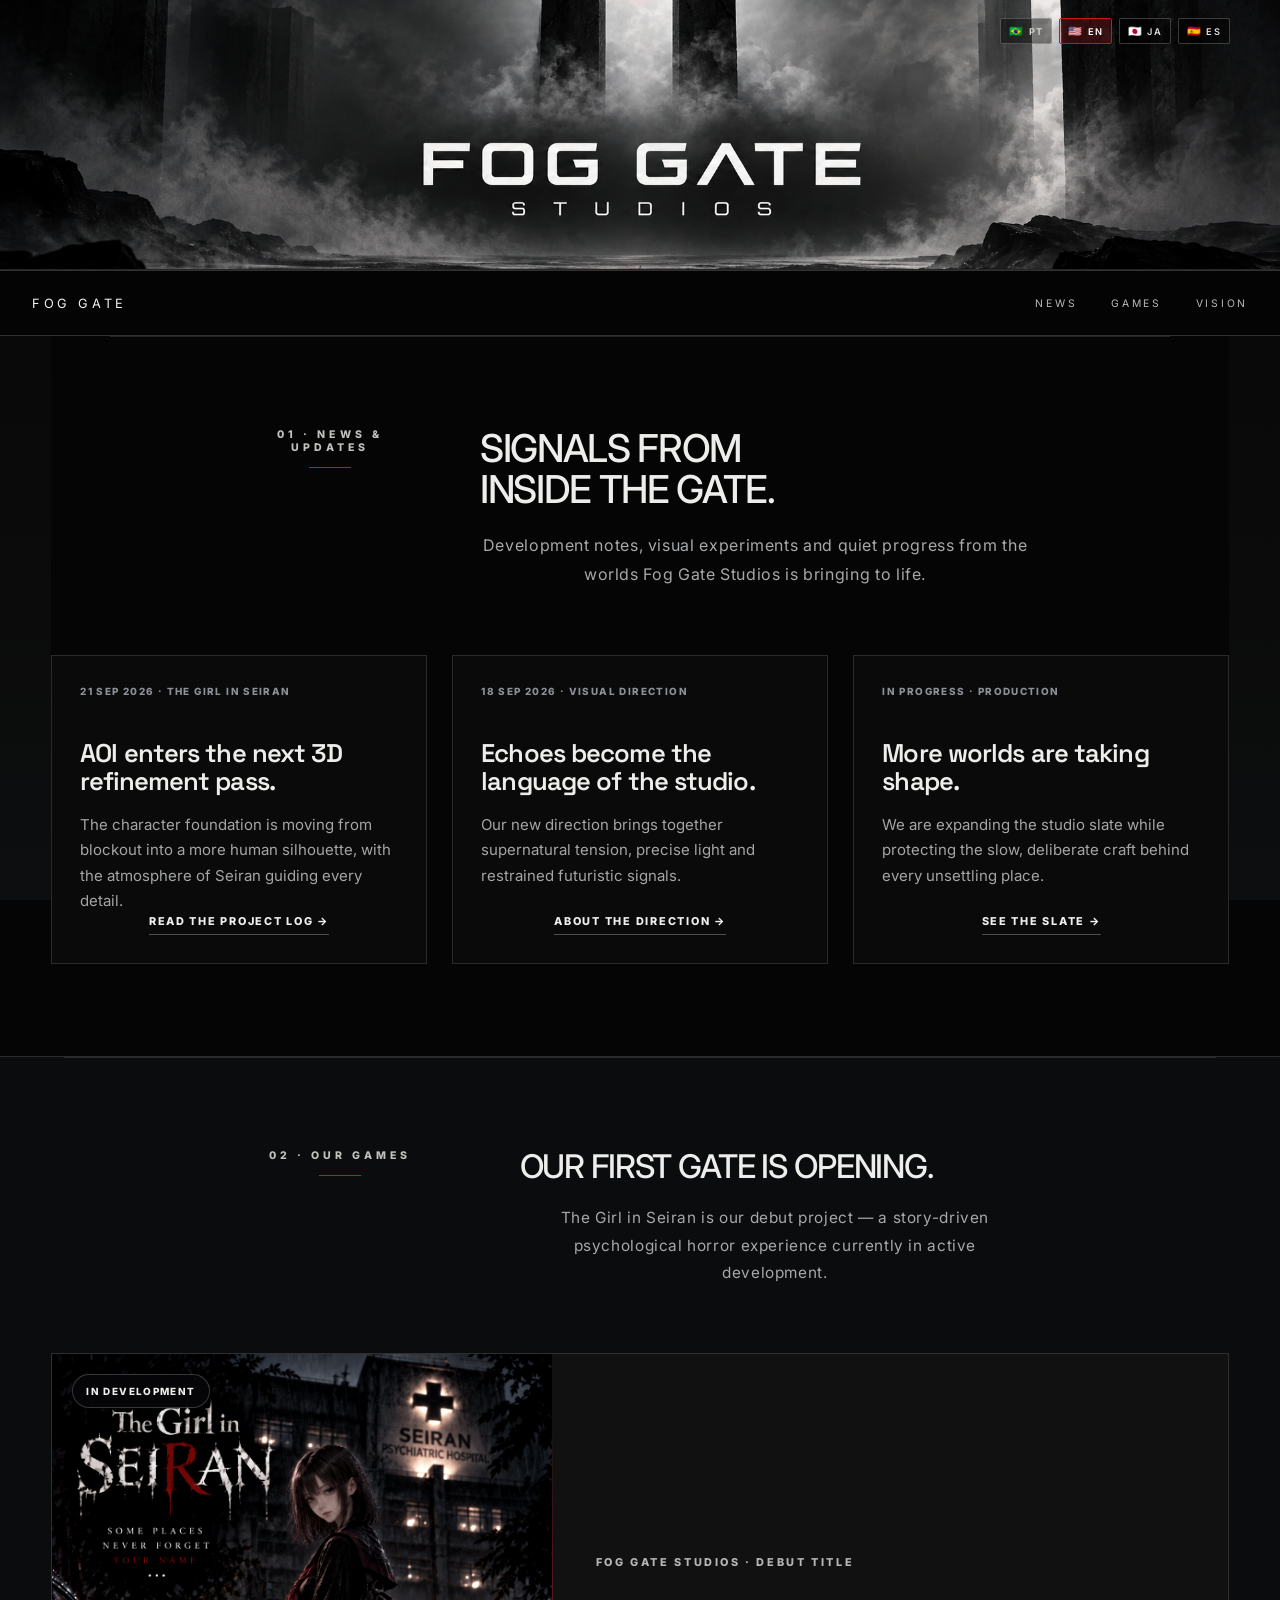
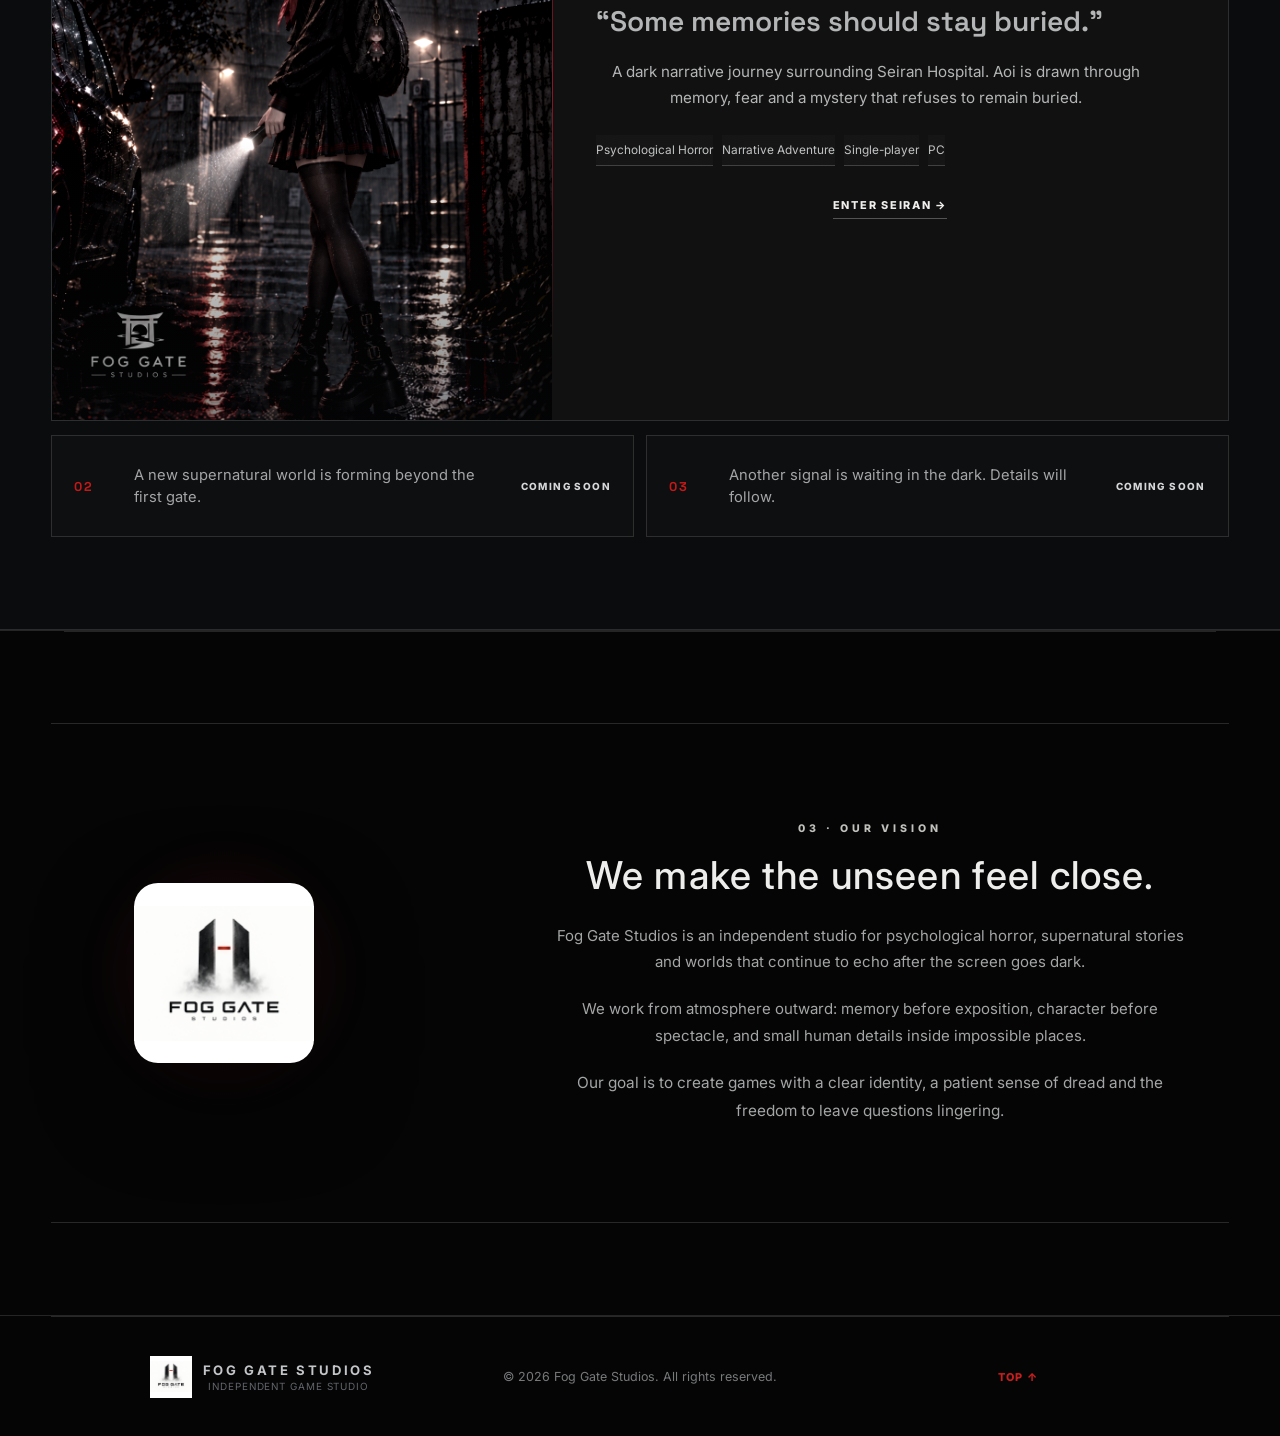
==== commit 5606ab7a: "refine: compact games showcase" ====
--- a/index.html
+++ b/index.html
@@ -103,7 +103,6 @@
           <div class="game-art"><img src="assets/the-girl-in-seiran-cover.png" alt="The Girl in Seiran official cover" /><span class="status"><i></i> In development</span></div>
           <div class="game-content">
             <p class="game-kicker">FOG GATE STUDIOS · DEBUT TITLE</p>
-            <h3>The Girl<br />in Seiran</h3>
             <p class="game-tagline">“Some memories should stay buried.”</p>
             <p class="game-description">A dark narrative journey surrounding Seiran Hospital. Aoi is drawn through memory, fear and a mystery that refuses to remain buried, in a world where what is remembered may be just as dangerous as what was forgotten.</p>
             <div class="game-meta"><span>Psychological Horror</span><span>Narrative Adventure</span><span>Single-player</span><span>PC</span></div>
@@ -111,8 +110,8 @@
           </div>
         </article>
         <div class="upcoming-games reveal">
-          <article class="upcoming-card"><span class="upcoming-index">02</span><div><p class="game-kicker">FOG GATE STUDIOS · UNANNOUNCED</p><h3>Untitled Echo</h3><p>A new supernatural world is forming beyond the first gate.</p></div><span class="upcoming-status">COMING SOON</span></article>
-          <article class="upcoming-card"><span class="upcoming-index">03</span><div><p class="game-kicker">FOG GATE STUDIOS · IN CONCEPT</p><h3>Project Veil</h3><p>Another signal is waiting in the dark. Details will follow.</p></div><span class="upcoming-status">COMING SOON</span></article>
+          <article class="upcoming-card"><span class="upcoming-index">02</span><div><p>A new supernatural world is forming beyond the first gate.</p></div><span class="upcoming-status">COMING SOON</span></article>
+          <article class="upcoming-card"><span class="upcoming-index">03</span><div><p>Another signal is waiting in the dark. Details will follow.</p></div><span class="upcoming-status">COMING SOON</span></article>
         </div>
       </div>
     </section>
--- a/FOG_GATE_DIRECTION_06.css
+++ b/FOG_GATE_DIRECTION_06.css
@@ -51,10 +51,39 @@
 #studio .section-heading h2{font-size:clamp(1.7rem,3vw,3.3rem)!important;max-width:720px!important}#studio .section-intro{font-size:1rem!important;max-width:620px!important}#studio .studio-statement p{font-size:clamp(1.3rem,2.2vw,2.2rem)!important}
 .vision-mark img,.footer-brand img{object-fit:contain!important;background:#fff!important;filter:none!important}.vision-mark img{width:180px!important;height:180px!important}.footer-brand img{width:42px!important;height:42px!important}
 #studio .section-heading{grid-template-columns:160px minmax(0,760px)!important;justify-content:center!important;gap:70px!important}#studio .section-heading>div:last-child{text-align:left!important}#studio .studio-layout{grid-template-columns:minmax(0,1fr) minmax(0,1fr)!important;gap:70px!important;align-items:stretch!important}#studio .principles{display:flex!important;flex-direction:column!important;justify-content:space-between!important}#studio .principles article{min-height:0!important;flex:1!important}#studio .studio-facts{grid-template-columns:repeat(4,minmax(0,1fr))!important;text-align:center!important}
-.direction-home .hero-atmosphere{background:url('assets/fog-gate-visual-direction-banner.png') center 42%/cover no-repeat!important;opacity:1!important;filter:none!important}.direction-home .hero-atmosphere::after{background:transparent!important}
+.direction-home .hero-atmosphere{background:url('assets/fog-gate-visual-direction-banner.png') center 68%/cover no-repeat!important;opacity:1!important;filter:none!important}.direction-home .hero-atmosphere::after{background:transparent!important}
 .language-mini button{display:inline-flex!important;align-items:center;gap:4px!important;font-size:.68rem!important}.language-mini button:first-letter{font-size:1rem}.language-mini button span{font-size:.58rem!important}
 .news-grid{display:grid;grid-template-columns:repeat(3,minmax(0,1fr));gap:14px}.news-card{min-height:300px;padding:28px;border:1px solid var(--line);background:rgba(255,255,255,.018);display:flex;flex-direction:column;transition:.25s ease}.news-card:hover{border-color:rgba(214,30,30,.72);background:rgba(214,30,30,.045);box-shadow:0 0 30px rgba(214,30,30,.16);transform:translateY(-4px)}.news-date{margin:0 0 42px;color:#8d9096;font-size:.62rem;font-weight:800;letter-spacing:.14em;line-height:1.5}.news-card h3{margin:0;font:600 clamp(1.25rem,2vw,1.8rem)/1.08 'Space Grotesk',sans-serif;letter-spacing:-.035em}.news-card>p:not(.news-date){margin:16px 0 0;color:var(--muted);line-height:1.7}.news-card .text-link{margin-top:auto}
 .upcoming-games{display:grid;grid-template-columns:repeat(2,minmax(0,1fr));gap:14px;margin-top:14px}.upcoming-card{position:relative;display:grid;grid-template-columns:52px 1fr auto;align-items:start;gap:18px;padding:24px;border:1px solid var(--line);background:rgba(255,255,255,.012);transition:.25s ease}.upcoming-card:hover{border-color:rgba(214,30,30,.72);box-shadow:0 0 30px rgba(214,30,30,.14);transform:translateY(-3px)}.upcoming-index{color:var(--signal);font:700 .8rem 'Space Grotesk',sans-serif;letter-spacing:.12em}.upcoming-card h3{margin:0;font:600 1.55rem 'Space Grotesk',sans-serif}.upcoming-card p:not(.game-kicker){margin:9px 0 0;color:var(--muted);line-height:1.55}.upcoming-status{color:#9b9da2;font-size:.58rem;font-weight:800;letter-spacing:.14em;white-space:nowrap}
 .vision-copy>p:not(.eyebrow){max-width:650px!important;margin:20px 0 0!important;color:var(--muted)!important;line-height:1.78!important}.vision-copy blockquote{margin-bottom:26px!important}
 .direction-nav-links a:hover,.language-mini button:hover,.button:hover,.text-link:hover{color:#fff!important;text-shadow:0 0 12px rgba(244,52,52,.75);filter:drop-shadow(0 0 7px rgba(214,30,30,.42))}.direction-nav-links a:hover:after{box-shadow:0 0 12px rgba(214,30,30,.9)}
 @media(max-width:760px){.news-grid,.upcoming-games{grid-template-columns:1fr}.upcoming-card{grid-template-columns:38px 1fr;gap:12px}.upcoming-status{grid-column:2;justify-self:start;margin-top:12px}.news-card{min-height:250px}#studio .section-heading{grid-template-columns:1fr!important;gap:24px!important}}
+.direction-home .section-heading h2{font-size:clamp(1.55rem,2.55vw,2.65rem)!important;line-height:1.08!important;letter-spacing:-.035em!important}.direction-home .game-content h3{font-size:clamp(2.35rem,4.1vw,4.25rem)!important;line-height:.94!important}.direction-home .vision-copy blockquote{font-size:clamp(1.8rem,3vw,3.25rem)!important;line-height:1.08!important}.direction-home .upcoming-card h3{font-size:clamp(1.2rem,1.8vw,1.55rem)!important}
+.direction-home .section-shell{width:min(calc(100% - clamp(48px,8vw,180px)),1800px)!important;max-width:1800px!important}.direction-home .direction-nav{padding-left:max(32px,calc((100% - 1800px)/2))!important;padding-right:max(32px,calc((100% - 1800px)/2))!important}.direction-home .section-heading{grid-template-columns:minmax(180px,.3fr) minmax(0,1fr)!important;justify-content:stretch!important;gap:clamp(48px,7vw,140px)!important}.direction-home #studio .section-heading h2,.direction-home #games .section-heading h2{max-width:920px!important}.direction-home .news-grid{gap:clamp(16px,2vw,30px)!important}.direction-home .game-showcase{grid-template-columns:minmax(420px,.85fr) minmax(0,1.15fr)!important}.direction-home .vision-panel{grid-template-columns:minmax(260px,.65fr) minmax(0,1.35fr)!important;gap:clamp(64px,9vw,180px)!important}
+@media(min-width:1900px){.direction-home .section-shell{width:min(calc(100% - 240px),2000px)!important;max-width:2000px!important}.direction-home .direction-nav{padding-left:max(40px,calc((100% - 2000px)/2))!important;padding-right:max(40px,calc((100% - 2000px)/2))!important}}
+
+/* Final editorial alignment pass: one calm left edge for copy and consistent card rhythm. */
+.direction-home .section-heading{align-items:start!important}
+.direction-home .section-heading>div:last-child{text-align:left!important}
+.direction-home .section-heading h2{max-width:760px!important;margin-left:0!important;margin-right:0!important}
+.direction-home .section-intro{max-width:760px!important;margin-left:0!important;margin-right:0!important}
+.direction-home .news-grid,.direction-home .upcoming-games{align-items:stretch!important}
+.direction-home .news-card,.direction-home .upcoming-card{height:100%!important;box-sizing:border-box!important}
+.direction-home .news-card .text-link{margin-top:auto!important}
+.direction-home .game-content{align-items:flex-start!important}
+.direction-home .game-content .game-meta{justify-content:flex-start!important}
+.direction-home .vision-copy{align-self:center!important}
+.direction-home .vision-copy>p:not(.eyebrow),.direction-home .vision-copy blockquote{margin-left:0!important;margin-right:0!important}
+@media(max-width:760px){.direction-home .section-heading>div:last-child{text-align:left!important}.direction-home .section-heading h2,.direction-home .section-intro{max-width:100%!important}.direction-home .vision-copy{align-self:start!important}}
+
+/* Compact game showcase: quiet hierarchy, no project-name labels, stronger impact lines. */
+.direction-home .game-showcase{max-width:1280px!important;margin-left:auto!important;margin-right:auto!important}
+.direction-home .game-art{min-height:460px!important}
+.direction-home .game-content{padding:44px!important}
+.direction-home .game-content .game-tagline{max-width:520px!important;font-size:clamp(1.35rem,2.2vw,2.25rem)!important}
+.direction-home .upcoming-games{max-width:1280px!important;margin-left:auto!important;margin-right:auto!important;gap:12px!important}
+.direction-home .upcoming-card{padding:20px 22px!important;grid-template-columns:42px 1fr auto!important;min-height:102px!important;align-items:center!important}
+.direction-home .upcoming-card h3,.direction-home .upcoming-card .game-kicker{display:none!important}
+.direction-home .upcoming-card p:not(.game-kicker){margin:0!important;max-width:520px!important;font-size:.92rem!important;line-height:1.5!important}
+.direction-home .upcoming-status{font-size:.62rem!important;color:#d6d7d8!important}
+@media(max-width:760px){.direction-home .game-content{padding:32px 24px!important}.direction-home .game-art{min-height:360px!important}.direction-home .upcoming-card{grid-template-columns:34px 1fr!important}.direction-home .upcoming-status{grid-column:2!important;justify-self:start!important;margin-top:12px!important}}
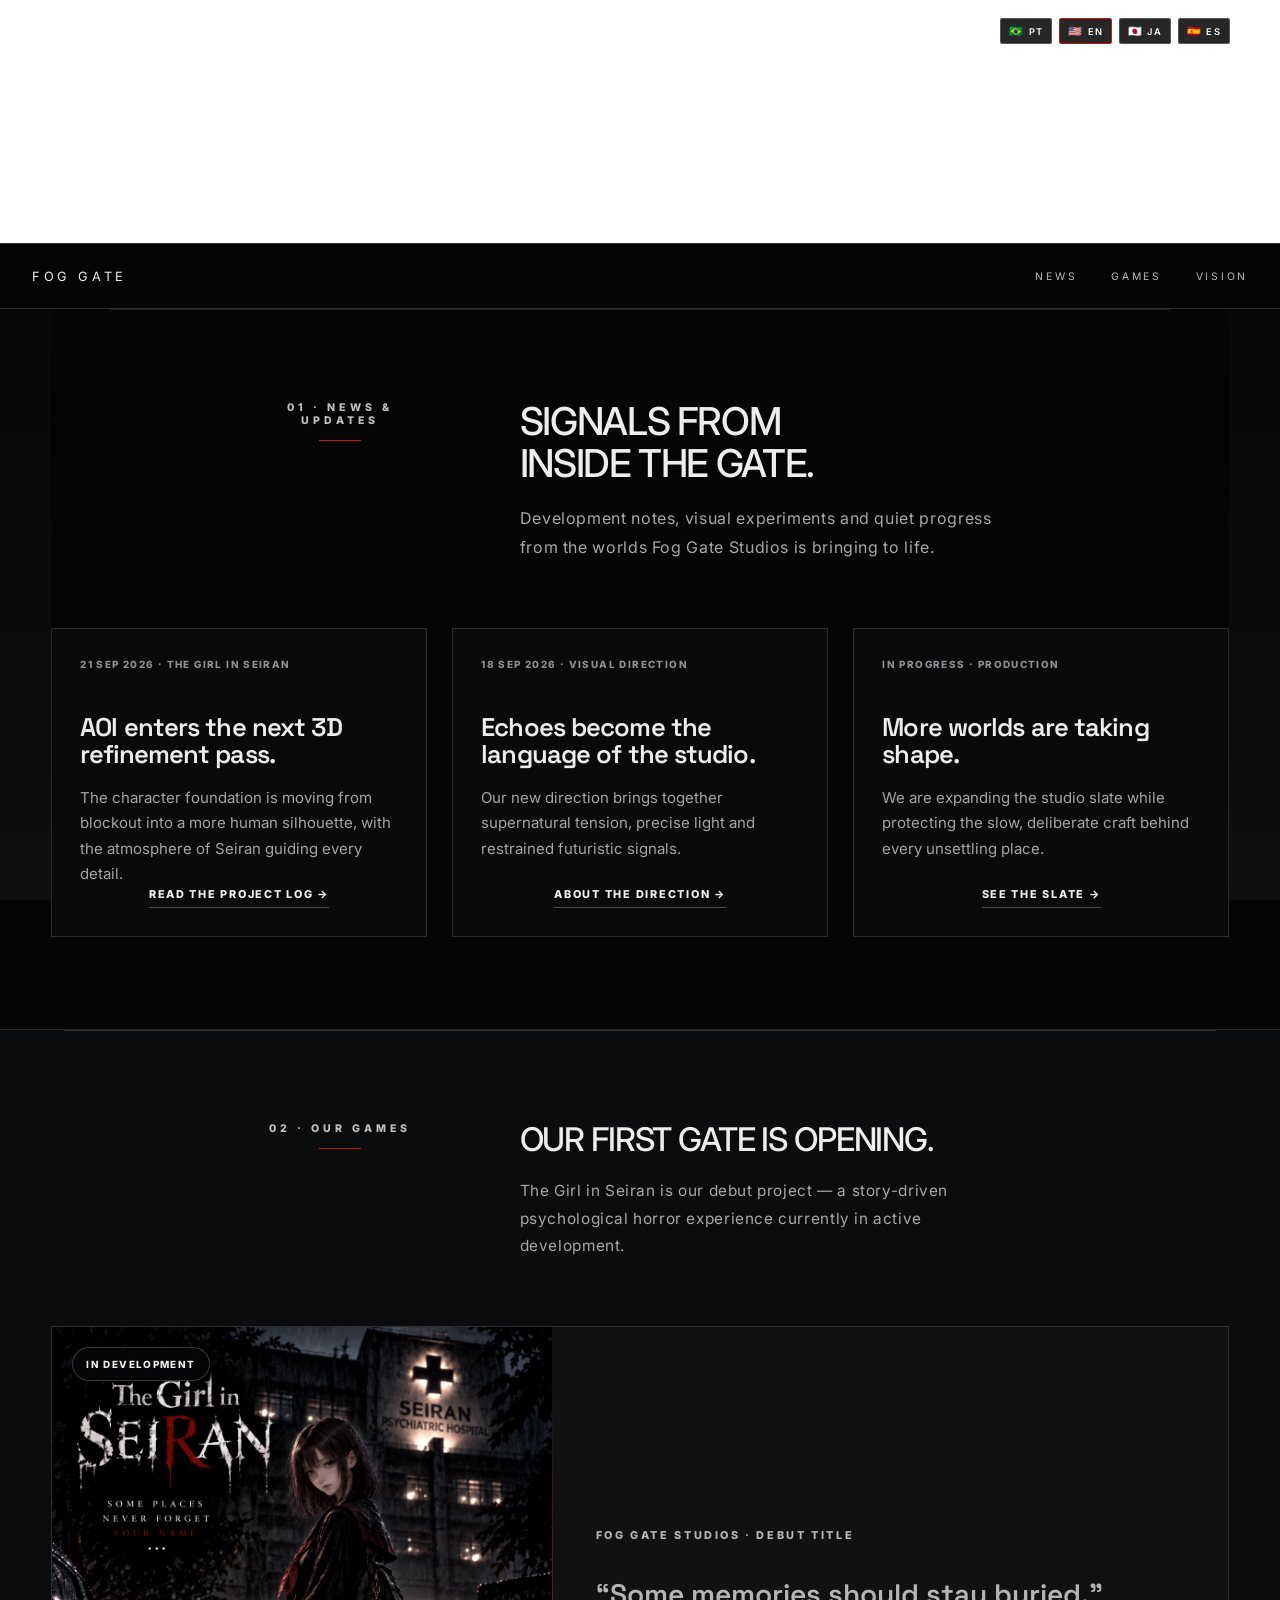
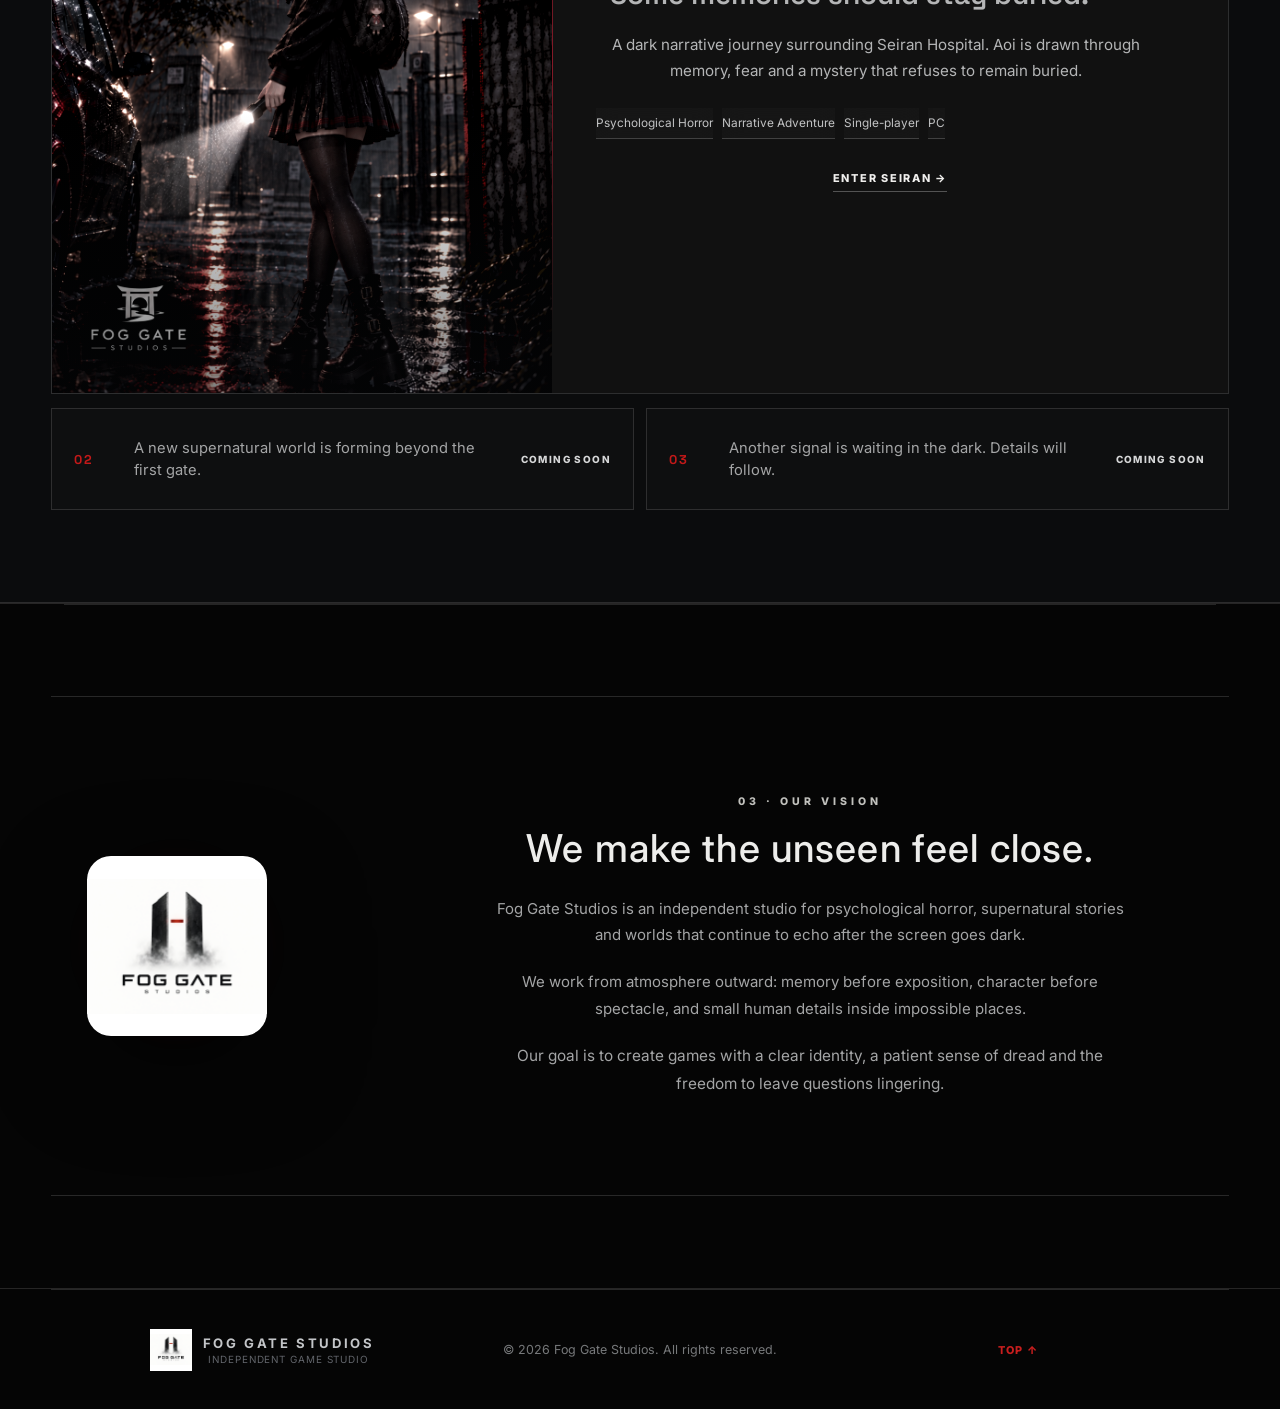
==== commit f98a5554: "feat: integrate approved official website banner" ====
--- a/index.html
+++ b/index.html
@@ -45,7 +45,7 @@
 
   <main>
     <section id="home" class="hero-wrap">
-      <div class="hero-atmosphere" aria-hidden="true"></div>
+      <div class="hero-atmosphere" role="img" aria-label="FOG GATE Studios official logo banner"></div>
       <div class="language-mini" aria-label="Language selector">
         <button type="button" data-lang="pt" aria-label="Português do Brasil">🇧🇷 <span>PT</span></button>
         <button type="button" data-lang="en" aria-label="English">🇺🇸 <span>EN</span></button>
--- a/FOG_GATE_DIRECTION_06.css
+++ b/FOG_GATE_DIRECTION_06.css
@@ -87,3 +87,21 @@
 .direction-home .upcoming-card p:not(.game-kicker){margin:0!important;max-width:520px!important;font-size:.92rem!important;line-height:1.5!important}
 .direction-home .upcoming-status{font-size:.62rem!important;color:#d6d7d8!important}
 @media(max-width:760px){.direction-home .game-content{padding:32px 24px!important}.direction-home .game-art{min-height:360px!important}.direction-home .upcoming-card{grid-template-columns:34px 1fr!important}.direction-home .upcoming-status{grid-column:2!important;justify-self:start!important;margin-top:12px!important}}
+
+/* Lock every section intro to the same editorial left edge. */
+body.direction-home .section-heading>div:last-child{display:flex!important;flex-direction:column!important;align-items:flex-start!important;text-align:left!important}
+body.direction-home .section-heading h2,body.direction-home .section-heading .section-intro{width:100%!important;text-align:left!important;margin-left:0!important;margin-right:0!important}
+body.direction-home .section-heading .section-intro{max-width:760px!important}
+
+/* Shared section grid: 01, 02 and 03 use the same marker and copy columns. */
+body.direction-home #studio .section-heading,body.direction-home #games .section-heading{grid-template-columns:minmax(180px,.3fr) minmax(0,1fr)!important;justify-content:stretch!important;gap:clamp(48px,7vw,140px)!important}
+body.direction-home .vision-panel{grid-template-columns:minmax(180px,.3fr) minmax(0,1fr)!important;gap:clamp(48px,7vw,140px)!important}
+@media(max-width:760px){body.direction-home #studio .section-heading,body.direction-home #games .section-heading,body.direction-home .vision-panel{grid-template-columns:1fr!important;gap:24px!important}}
+
+/* Official approved masthead: preserve the complete horizontal artwork. */
+body.direction-home .hero-wrap{height:clamp(190px,19vw,300px)!important;min-height:190px!important;background:#fff!important}
+body.direction-home .hero{height:100%!important;min-height:0!important;padding:0!important;background:#fff!important}
+body.direction-home .hero-atmosphere{background:#fff url('assets/fog-gate-official-website-banner.png') center/contain no-repeat!important;opacity:1!important;filter:none!important}
+body.direction-home .hero-atmosphere::after{display:none!important;background:none!important}
+body.direction-home .language-mini button{background:rgba(10,10,10,.88)!important;color:#fff!important}
+@media(max-width:760px){body.direction-home .hero-wrap{height:190px!important;min-height:190px!important}.direction-home .language-mini{top:12px!important;right:12px!important}.direction-home .language-mini button{padding:4px 6px!important}}
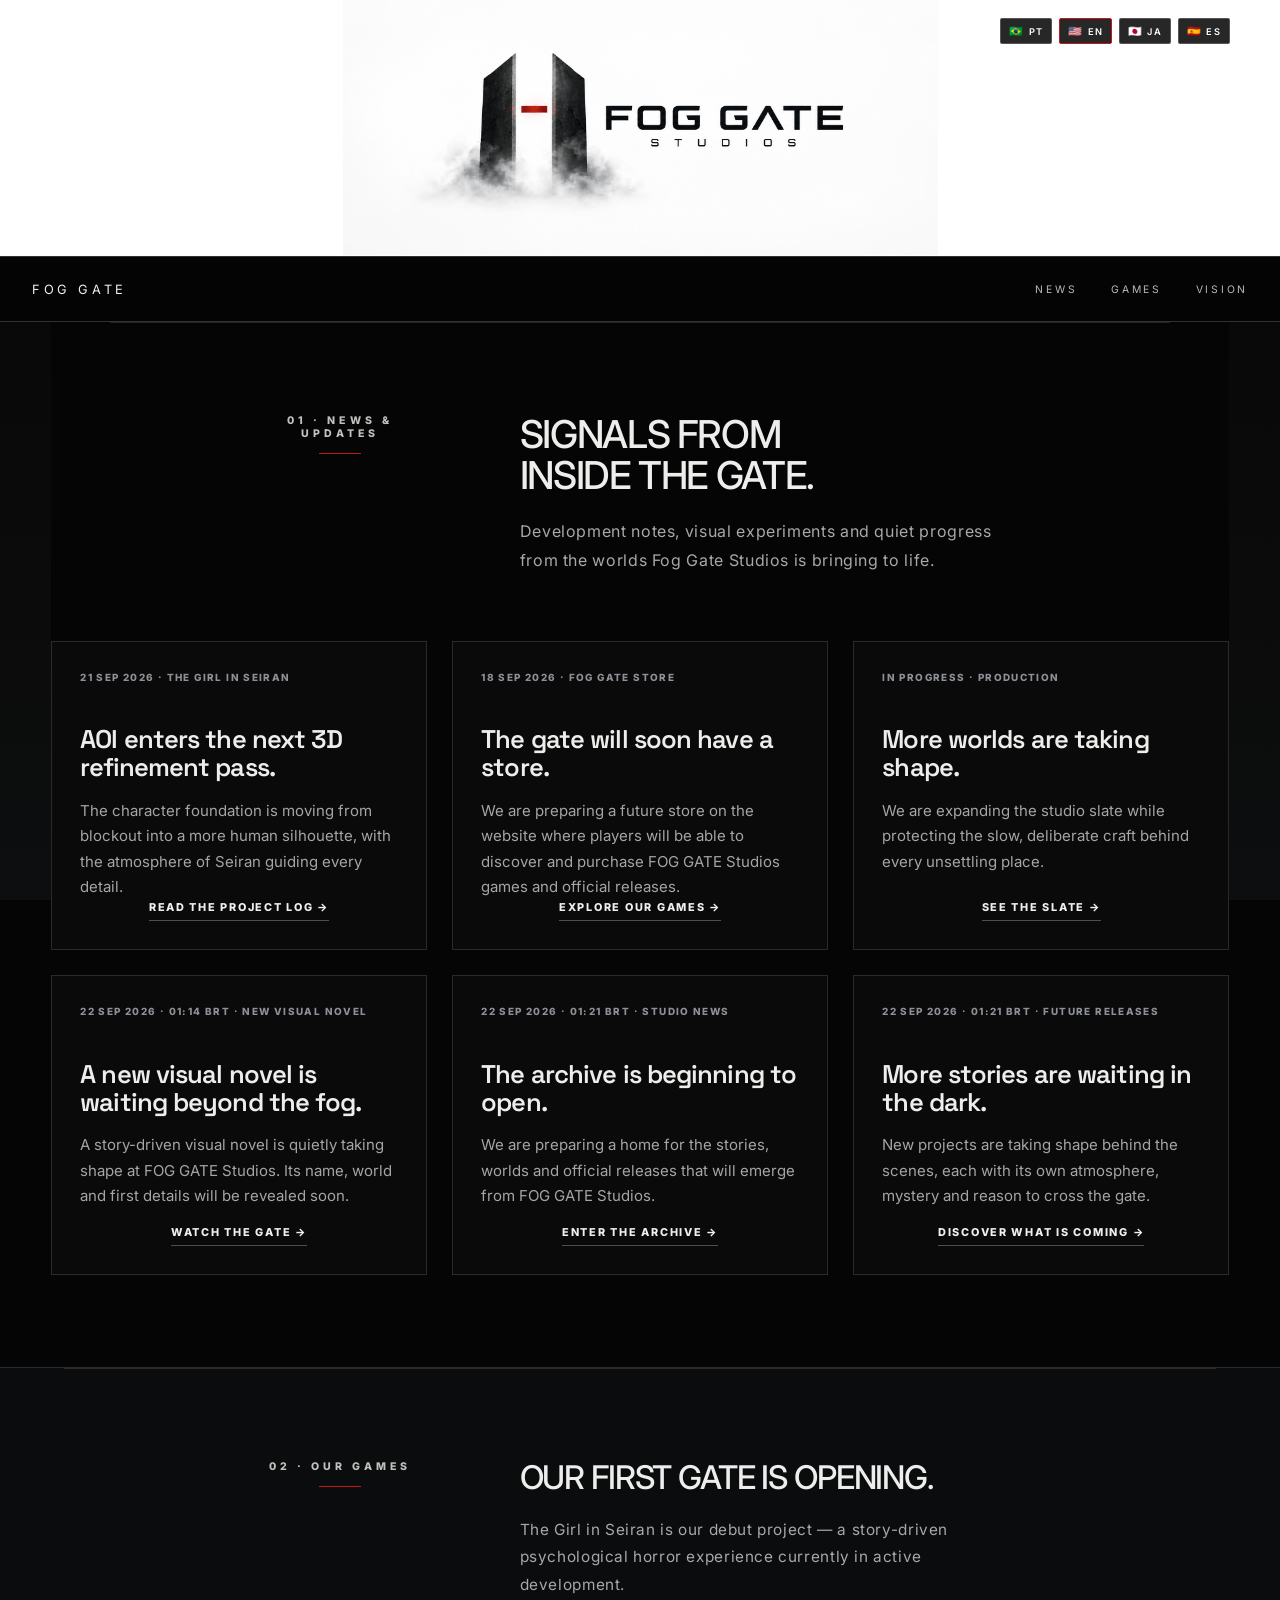
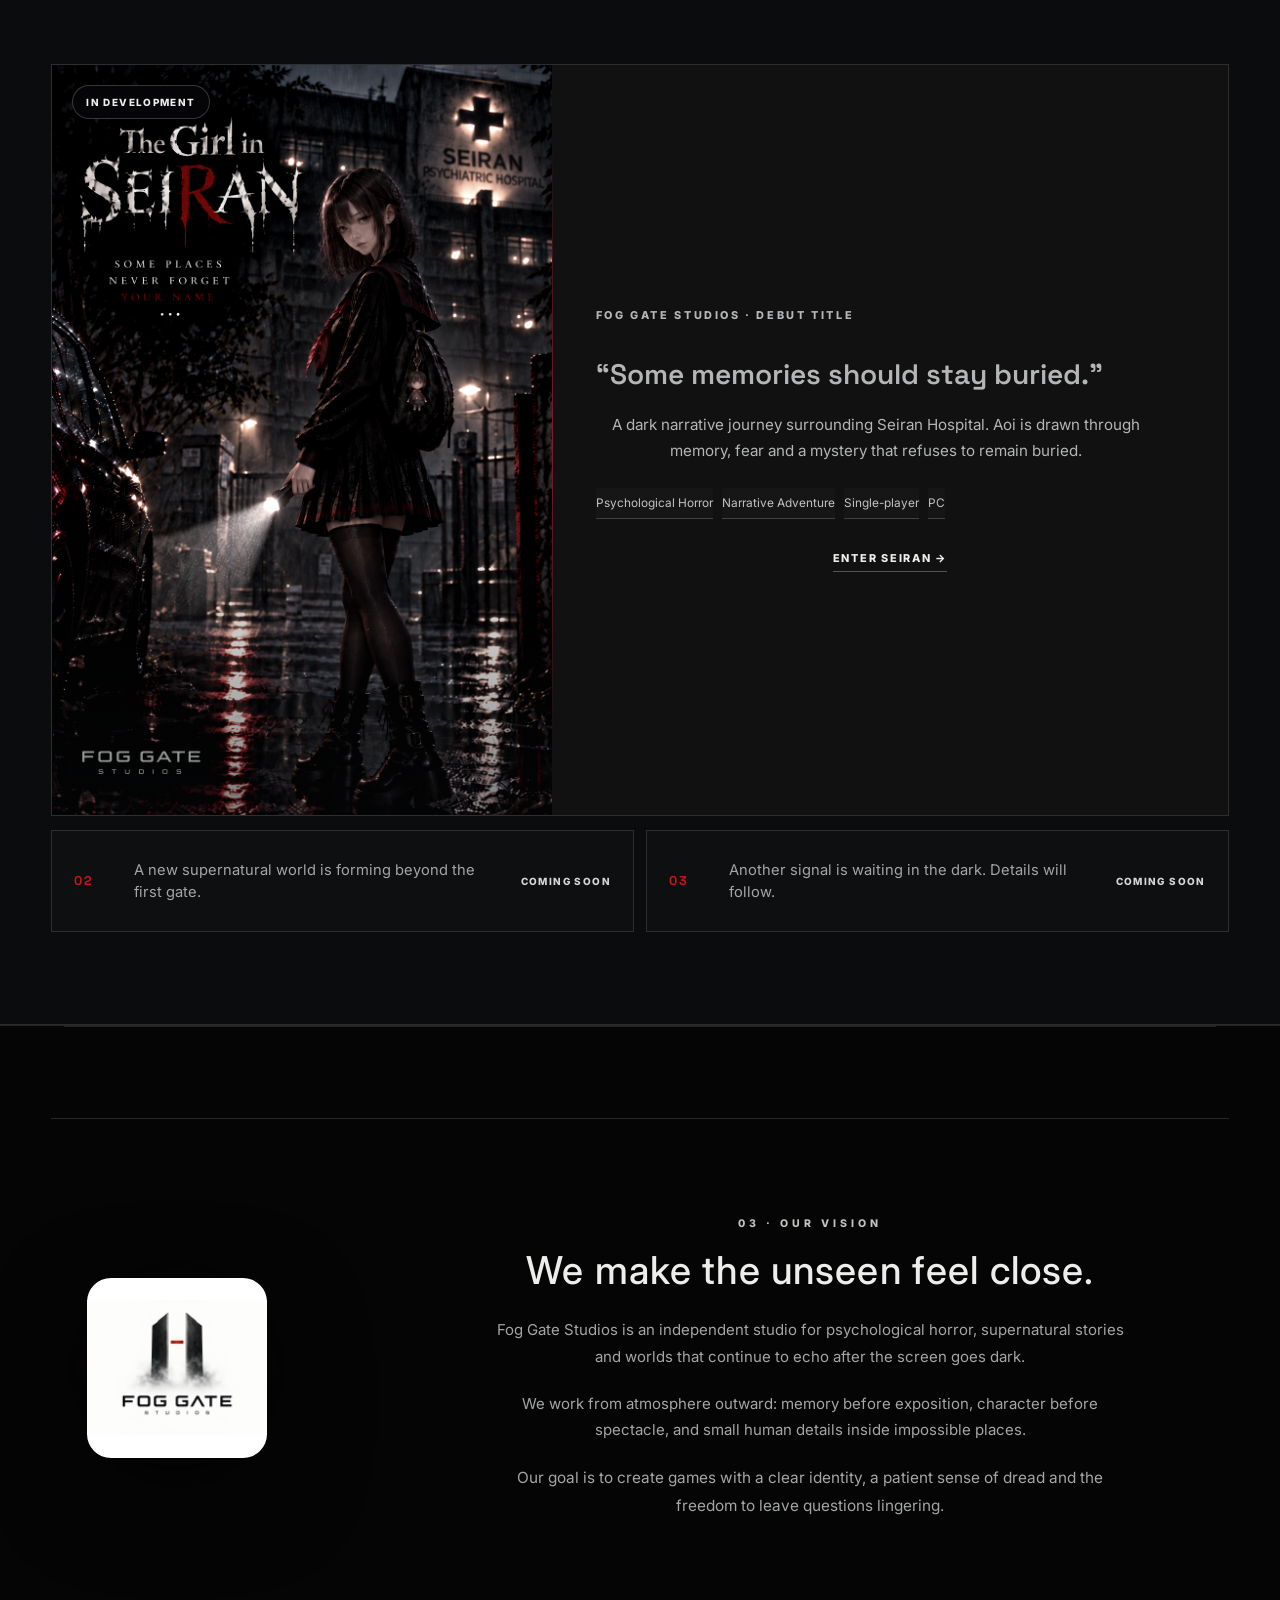
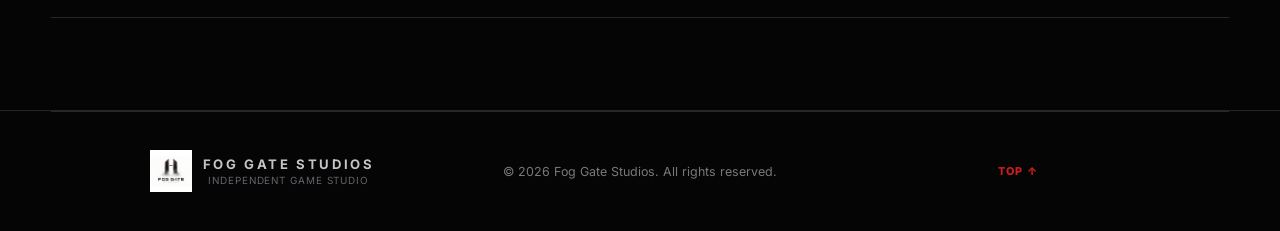
==== commit b94389ee: "content: expand website news section" ====
--- a/index.html
+++ b/index.html
@@ -89,8 +89,11 @@
       </div>
       <div class="news-grid reveal">
         <article class="news-card"><p class="news-date">21 SEP 2026 · THE GIRL IN SEIRAN</p><h3>AOI enters the next 3D refinement pass.</h3><p>The character foundation is moving from blockout into a more human silhouette, with the atmosphere of Seiran guiding every detail.</p><a href="#games" class="text-link">Read the project log <span>→</span></a></article>
-        <article class="news-card"><p class="news-date">18 SEP 2026 · VISUAL DIRECTION</p><h3>Echoes become the language of the studio.</h3><p>Our new direction brings together supernatural tension, precise light and restrained futuristic signals.</p><a href="#vision" class="text-link">About the direction <span>→</span></a></article>
+        <article class="news-card"><p class="news-date">18 SEP 2026 · FOG GATE STORE</p><h3>The gate will soon have a store.</h3><p>We are preparing a future store on the website where players will be able to discover and purchase FOG GATE Studios games and official releases.</p><a href="#games" class="text-link">Explore our games <span>→</span></a></article>
         <article class="news-card"><p class="news-date">IN PROGRESS · PRODUCTION</p><h3>More worlds are taking shape.</h3><p>We are expanding the studio slate while protecting the slow, deliberate craft behind every unsettling place.</p><a href="#games" class="text-link">See the slate <span>→</span></a></article>
+        <article class="news-card"><p class="news-date">22 SEP 2026 · 01:14 BRT · NEW VISUAL NOVEL</p><h3>A new visual novel is waiting beyond the fog.</h3><p>A story-driven visual novel is quietly taking shape at FOG GATE Studios. Its name, world and first details will be revealed soon.</p><a href="#games" class="text-link">Watch the gate <span>→</span></a></article>
+        <article class="news-card"><p class="news-date">22 SEP 2026 · 01:21 BRT · STUDIO NEWS</p><h3>The archive is beginning to open.</h3><p>We are preparing a home for the stories, worlds and official releases that will emerge from FOG GATE Studios.</p><a href="#vision" class="text-link">Enter the archive <span>→</span></a></article>
+        <article class="news-card"><p class="news-date">22 SEP 2026 · 01:21 BRT · FUTURE RELEASES</p><h3>More stories are waiting in the dark.</h3><p>New projects are taking shape behind the scenes, each with its own atmosphere, mystery and reason to cross the gate.</p><a href="#games" class="text-link">Discover what is coming <span>→</span></a></article>
       </div>
     </section>
     <section id="games" class="games section-pad">
--- a/FOG_GATE_DIRECTION_06.css
+++ b/FOG_GATE_DIRECTION_06.css
@@ -99,9 +99,9 @@
 @media(max-width:760px){body.direction-home #studio .section-heading,body.direction-home #games .section-heading,body.direction-home .vision-panel{grid-template-columns:1fr!important;gap:24px!important}}
 
 /* Official approved masthead: preserve the complete horizontal artwork. */
-body.direction-home .hero-wrap{height:clamp(190px,19vw,300px)!important;min-height:190px!important;background:#fff!important}
-body.direction-home .hero{height:100%!important;min-height:0!important;padding:0!important;background:#fff!important}
+body.direction-home .hero-wrap{height:clamp(220px,20vw,320px)!important;min-height:220px!important;background:#fff!important}
+body.direction-home .hero{height:100%!important;min-height:0!important;padding:0!important;background:transparent!important}
 body.direction-home .hero-atmosphere{background:#fff url('assets/fog-gate-official-website-banner.png') center/contain no-repeat!important;opacity:1!important;filter:none!important}
 body.direction-home .hero-atmosphere::after{display:none!important;background:none!important}
 body.direction-home .language-mini button{background:rgba(10,10,10,.88)!important;color:#fff!important}
-@media(max-width:760px){body.direction-home .hero-wrap{height:190px!important;min-height:190px!important}.direction-home .language-mini{top:12px!important;right:12px!important}.direction-home .language-mini button{padding:4px 6px!important}}
+@media(max-width:760px){body.direction-home .hero-wrap{height:180px!important;min-height:180px!important}.direction-home .language-mini{top:12px!important;right:12px!important}.direction-home .language-mini button{padding:4px 6px!important}}
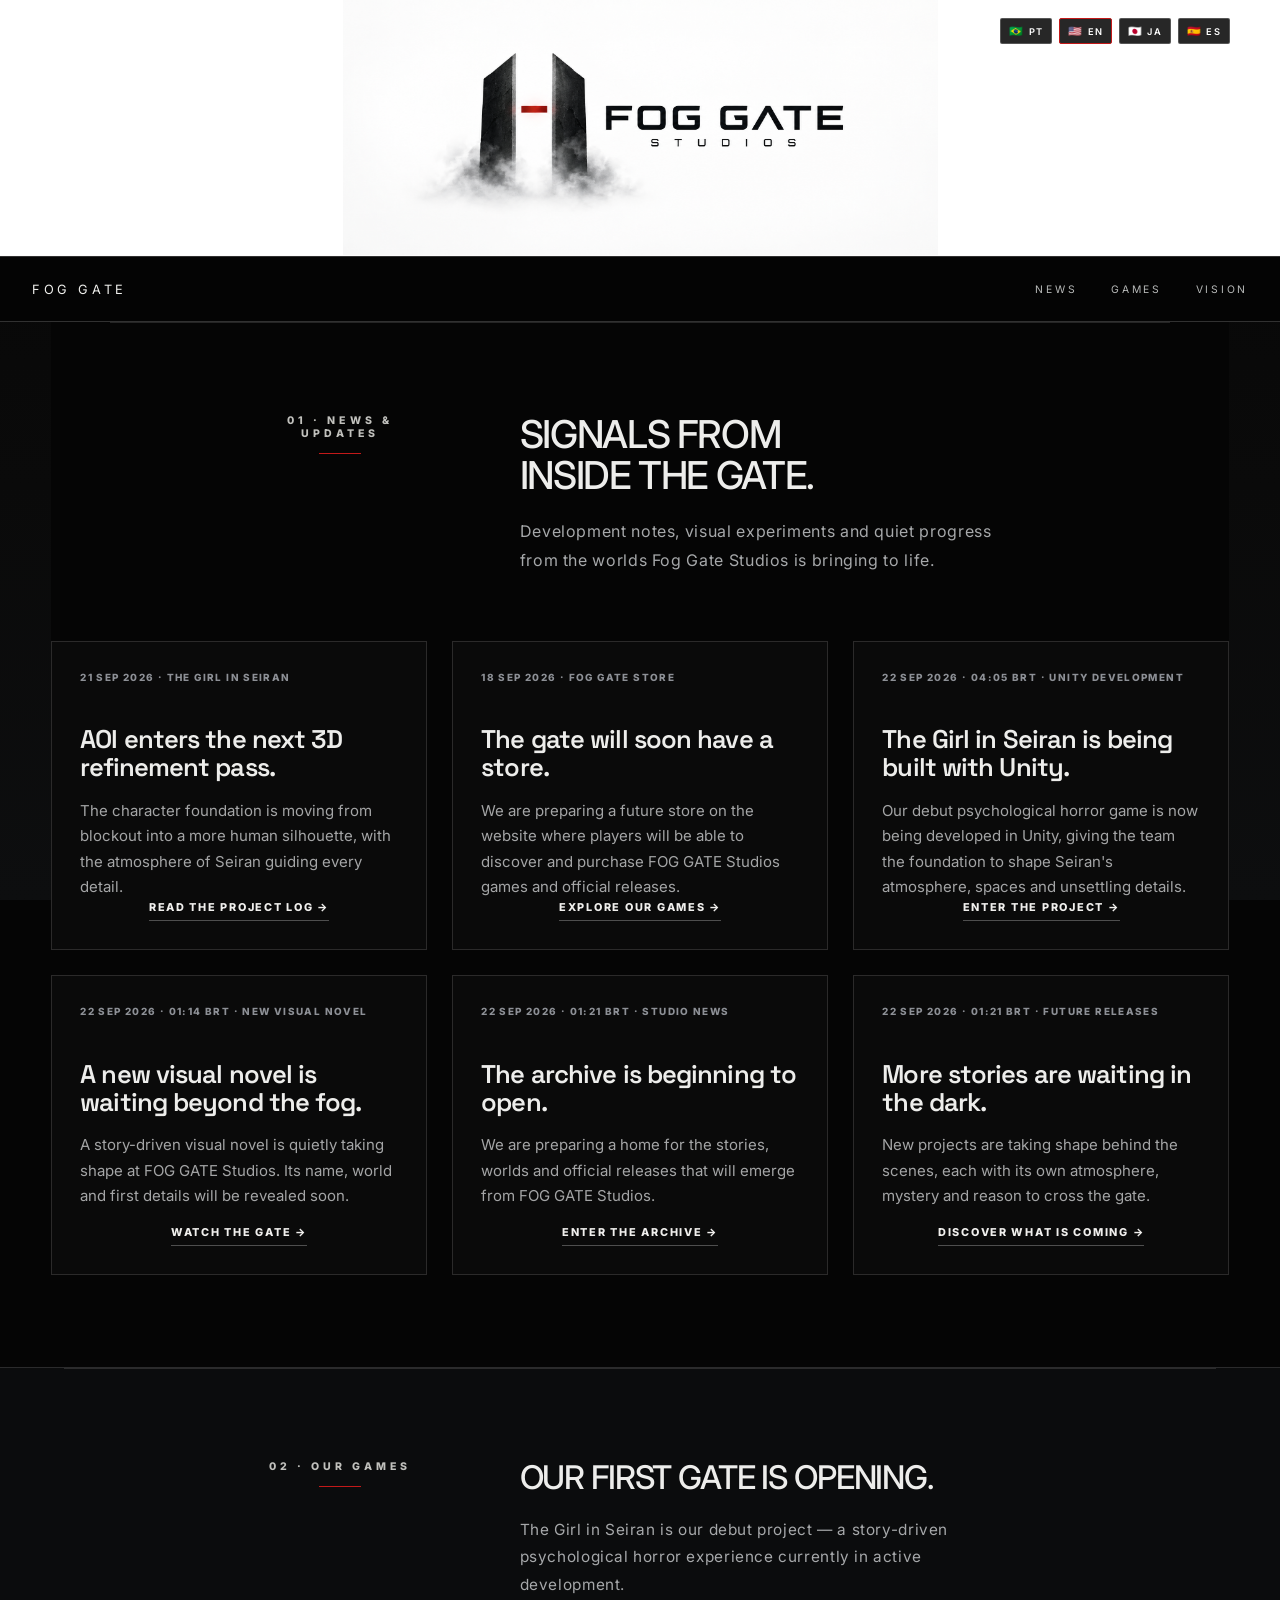
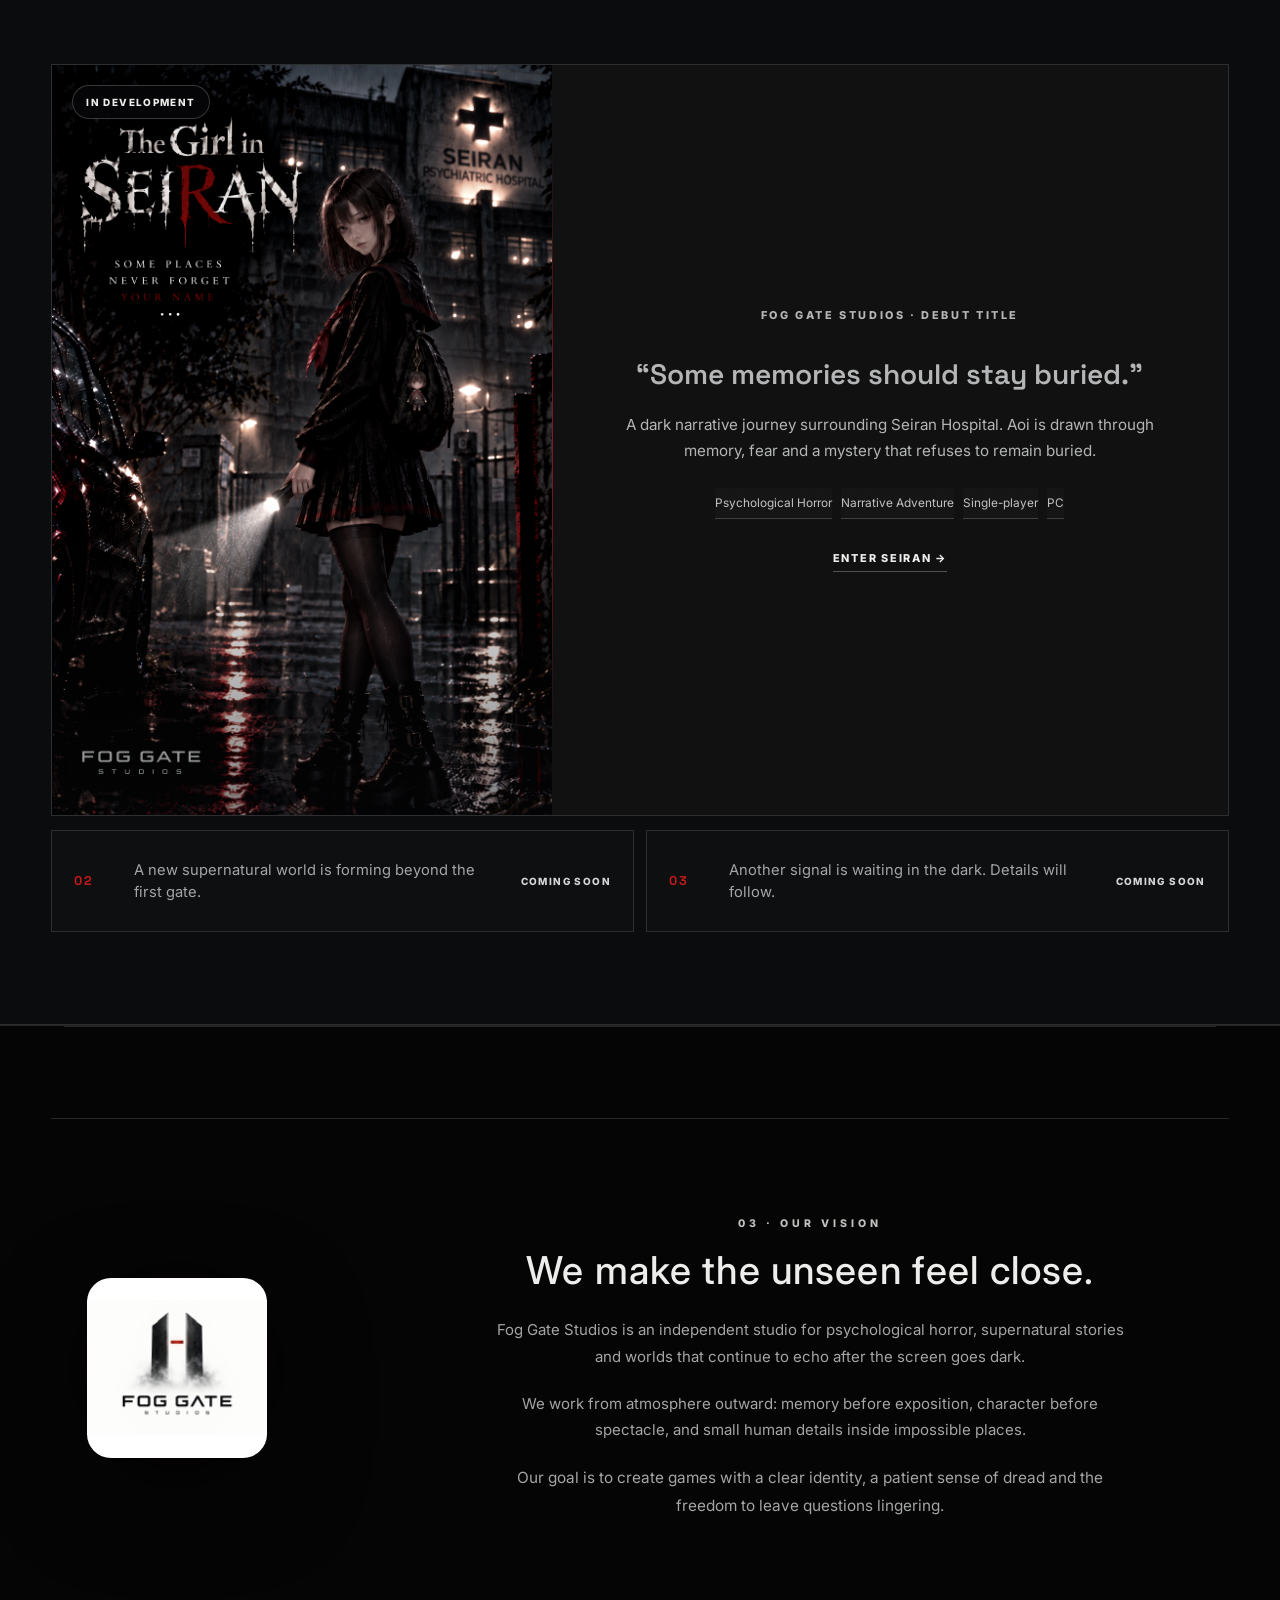
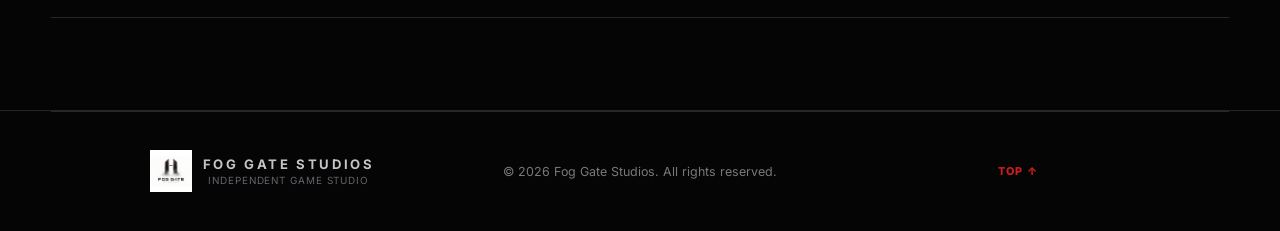
==== commit 0e04fc6c: "content: announce Unity development" ====
--- a/index.html
+++ b/index.html
@@ -90,7 +90,7 @@
       <div class="news-grid reveal">
         <article class="news-card"><p class="news-date">21 SEP 2026 · THE GIRL IN SEIRAN</p><h3>AOI enters the next 3D refinement pass.</h3><p>The character foundation is moving from blockout into a more human silhouette, with the atmosphere of Seiran guiding every detail.</p><a href="#games" class="text-link">Read the project log <span>→</span></a></article>
         <article class="news-card"><p class="news-date">18 SEP 2026 · FOG GATE STORE</p><h3>The gate will soon have a store.</h3><p>We are preparing a future store on the website where players will be able to discover and purchase FOG GATE Studios games and official releases.</p><a href="#games" class="text-link">Explore our games <span>→</span></a></article>
-        <article class="news-card"><p class="news-date">IN PROGRESS · PRODUCTION</p><h3>More worlds are taking shape.</h3><p>We are expanding the studio slate while protecting the slow, deliberate craft behind every unsettling place.</p><a href="#games" class="text-link">See the slate <span>→</span></a></article>
+        <article class="news-card"><p class="news-date">22 SEP 2026 · 04:05 BRT · UNITY DEVELOPMENT</p><h3>The Girl in Seiran is being built with Unity.</h3><p>Our debut psychological horror game is now being developed in Unity, giving the team the foundation to shape Seiran's atmosphere, spaces and unsettling details.</p><a href="#games" class="text-link">Enter the project <span>→</span></a></article>
         <article class="news-card"><p class="news-date">22 SEP 2026 · 01:14 BRT · NEW VISUAL NOVEL</p><h3>A new visual novel is waiting beyond the fog.</h3><p>A story-driven visual novel is quietly taking shape at FOG GATE Studios. Its name, world and first details will be revealed soon.</p><a href="#games" class="text-link">Watch the gate <span>→</span></a></article>
         <article class="news-card"><p class="news-date">22 SEP 2026 · 01:21 BRT · STUDIO NEWS</p><h3>The archive is beginning to open.</h3><p>We are preparing a home for the stories, worlds and official releases that will emerge from FOG GATE Studios.</p><a href="#vision" class="text-link">Enter the archive <span>→</span></a></article>
         <article class="news-card"><p class="news-date">22 SEP 2026 · 01:21 BRT · FUTURE RELEASES</p><h3>More stories are waiting in the dark.</h3><p>New projects are taking shape behind the scenes, each with its own atmosphere, mystery and reason to cross the gate.</p><a href="#games" class="text-link">Discover what is coming <span>→</span></a></article>
@@ -137,7 +137,7 @@
 
   <script src="i18n-ja.js"></script>
   <script src="i18n.js"></script>
-  <script src="site-language.js"></script>
+  <script src="site-language.js?v=unity-news"></script>
   <script src="script.js"></script>
 </body>
 </html>
--- a/FOG_GATE_DIRECTION_06.css
+++ b/FOG_GATE_DIRECTION_06.css
@@ -93,6 +93,15 @@
 body.direction-home .section-heading h2,body.direction-home .section-heading .section-intro{width:100%!important;text-align:left!important;margin-left:0!important;margin-right:0!important}
 body.direction-home .section-heading .section-intro{max-width:760px!important}
 
+/* Center the featured game copy for a calmer, more balanced showcase. */
+body.direction-home .game-content{align-items:center!important;text-align:center!important}
+body.direction-home .game-content .game-kicker,
+body.direction-home .game-content .game-tagline,
+body.direction-home .game-content .game-description{margin-left:auto!important;margin-right:auto!important}
+body.direction-home .game-content .game-description{max-width:620px!important}
+body.direction-home .game-content .game-meta{justify-content:center!important}
+body.direction-home .game-content .text-link{margin-left:auto!important;margin-right:auto!important}
+
 /* Shared section grid: 01, 02 and 03 use the same marker and copy columns. */
 body.direction-home #studio .section-heading,body.direction-home #games .section-heading{grid-template-columns:minmax(180px,.3fr) minmax(0,1fr)!important;justify-content:stretch!important;gap:clamp(48px,7vw,140px)!important}
 body.direction-home .vision-panel{grid-template-columns:minmax(180px,.3fr) minmax(0,1fr)!important;gap:clamp(48px,7vw,140px)!important}
